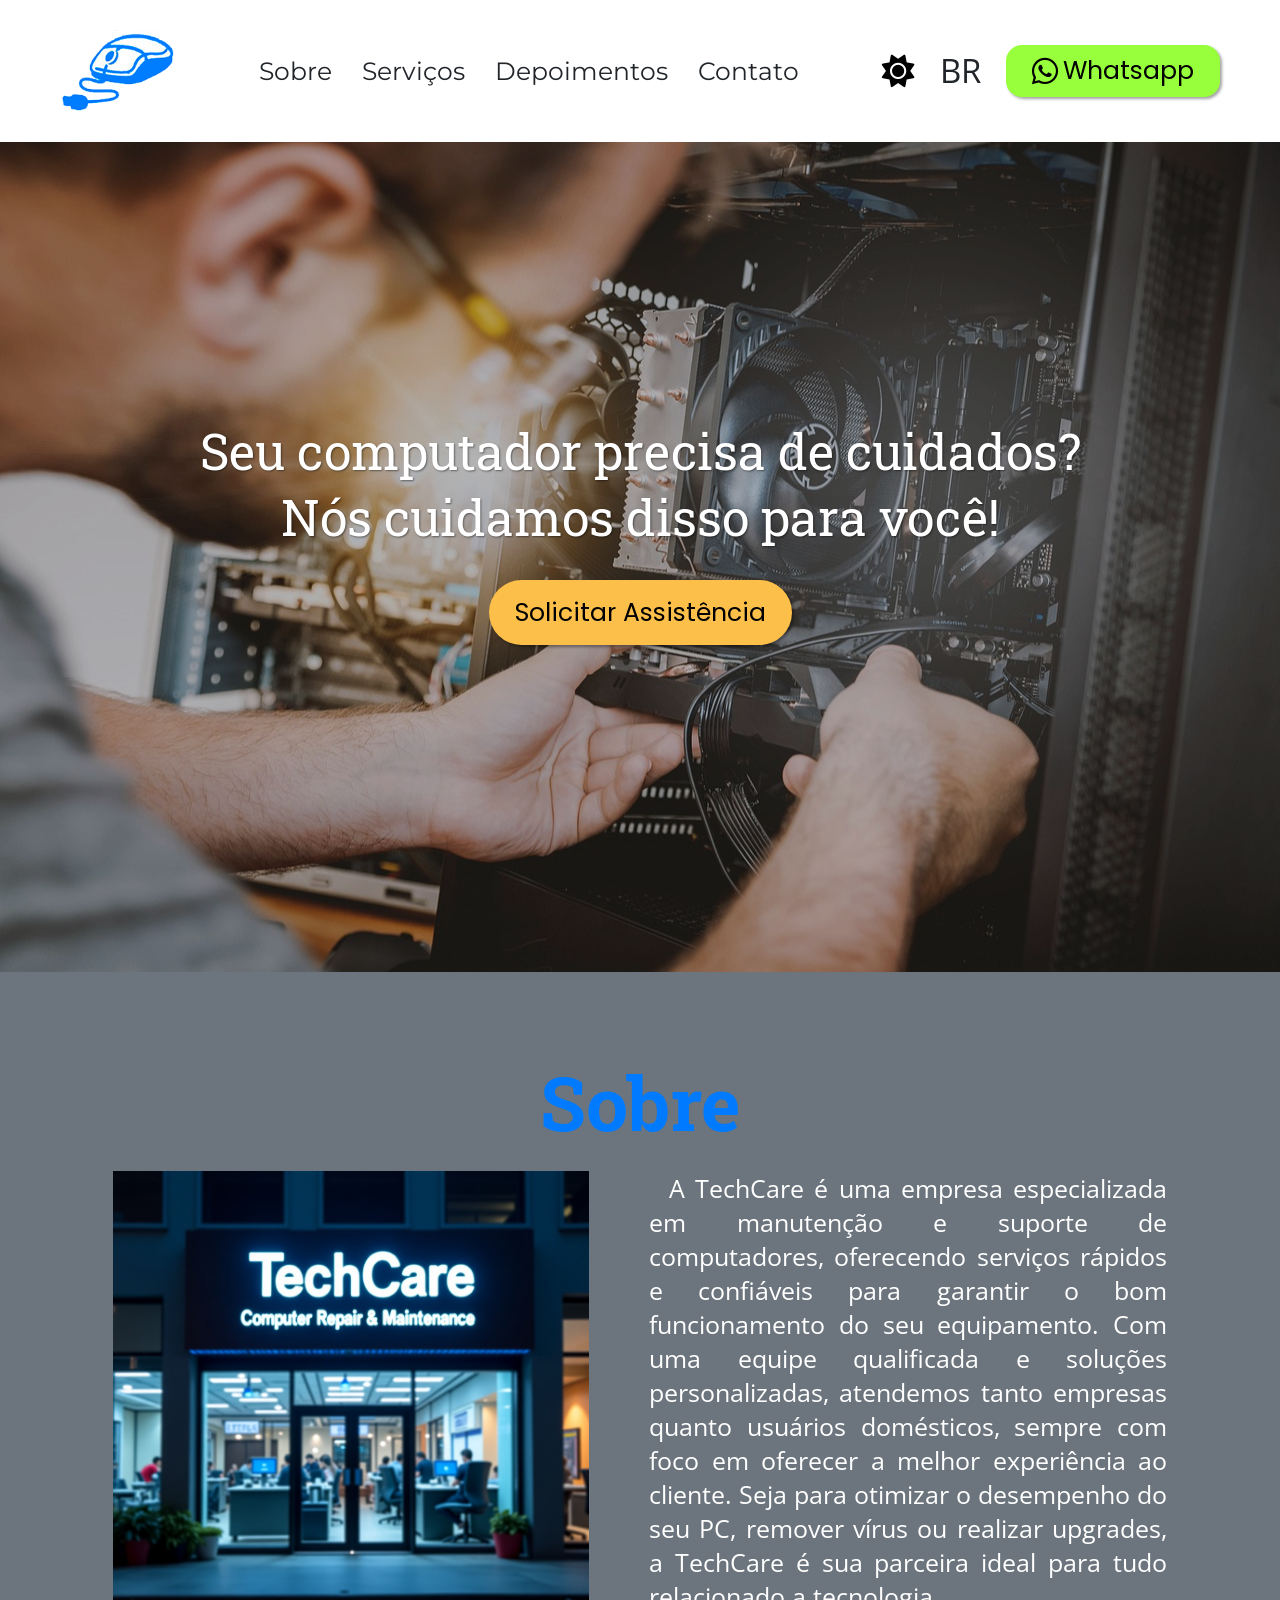
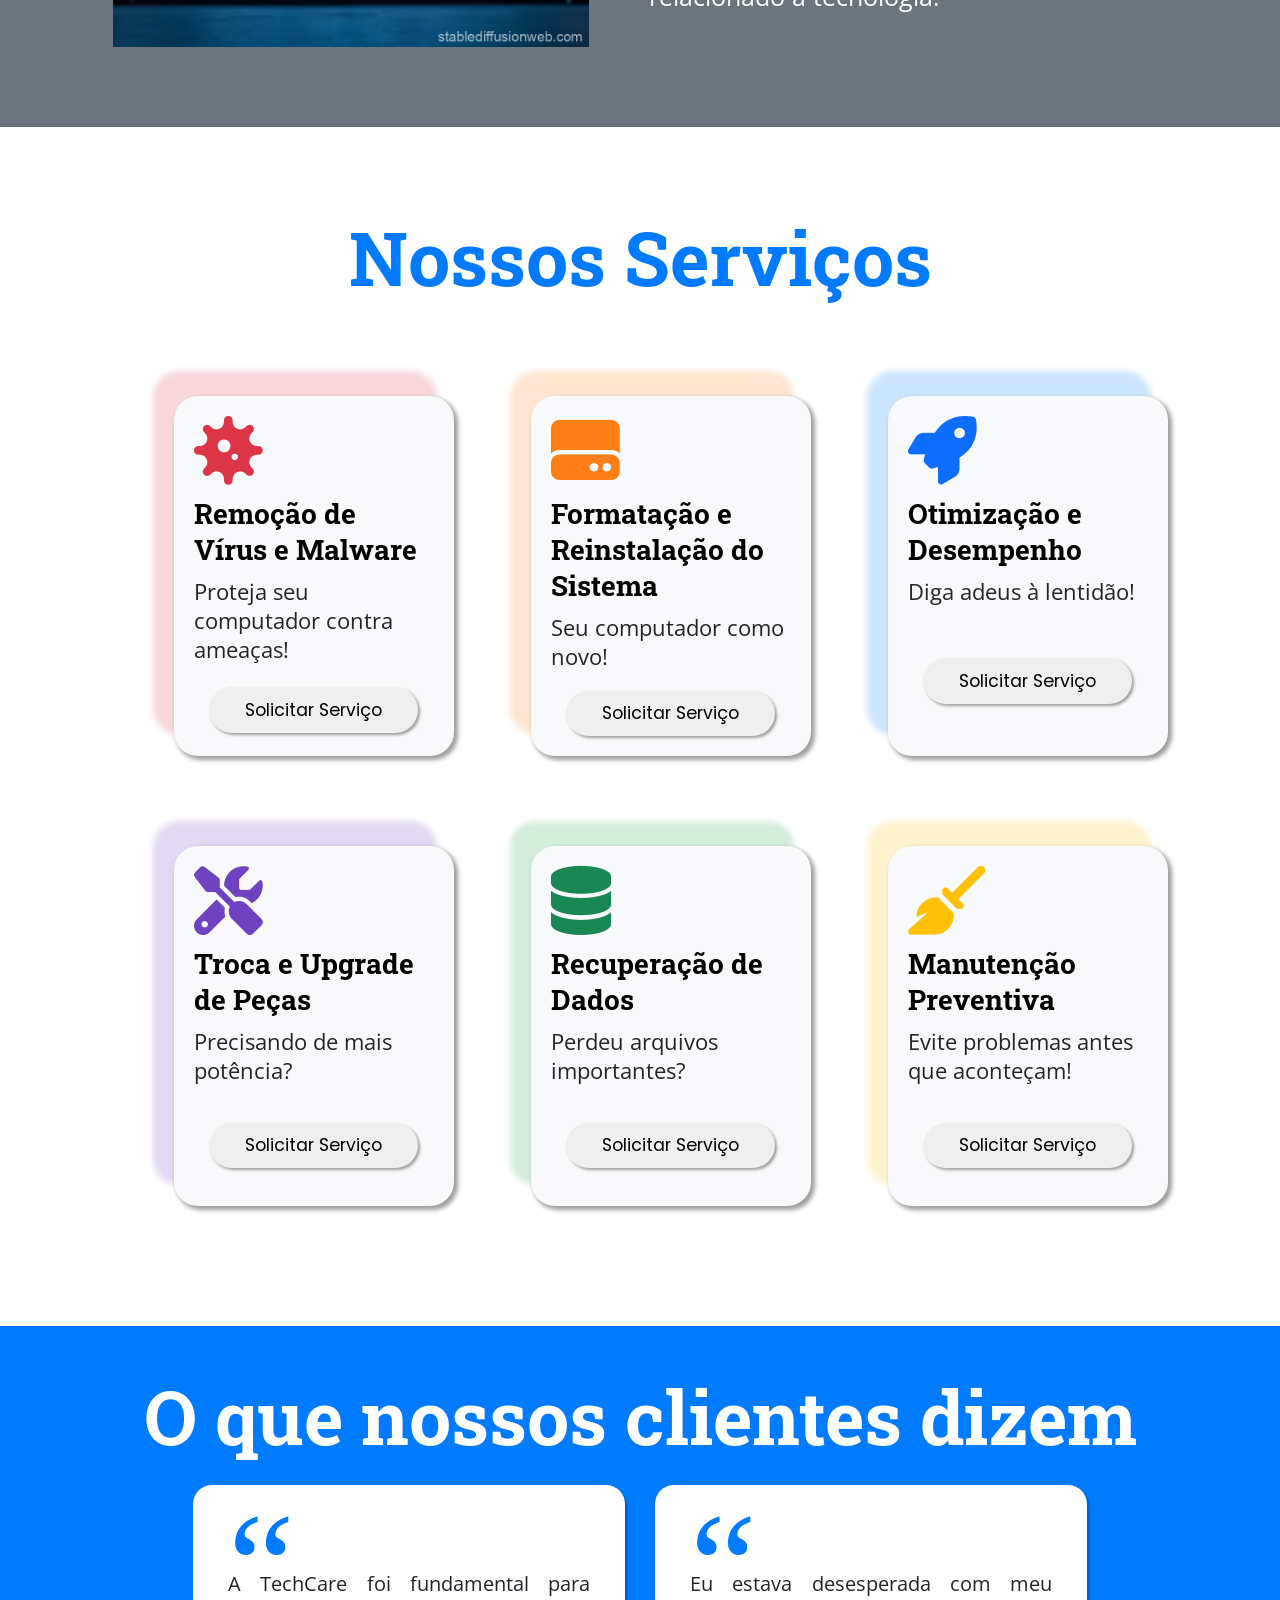
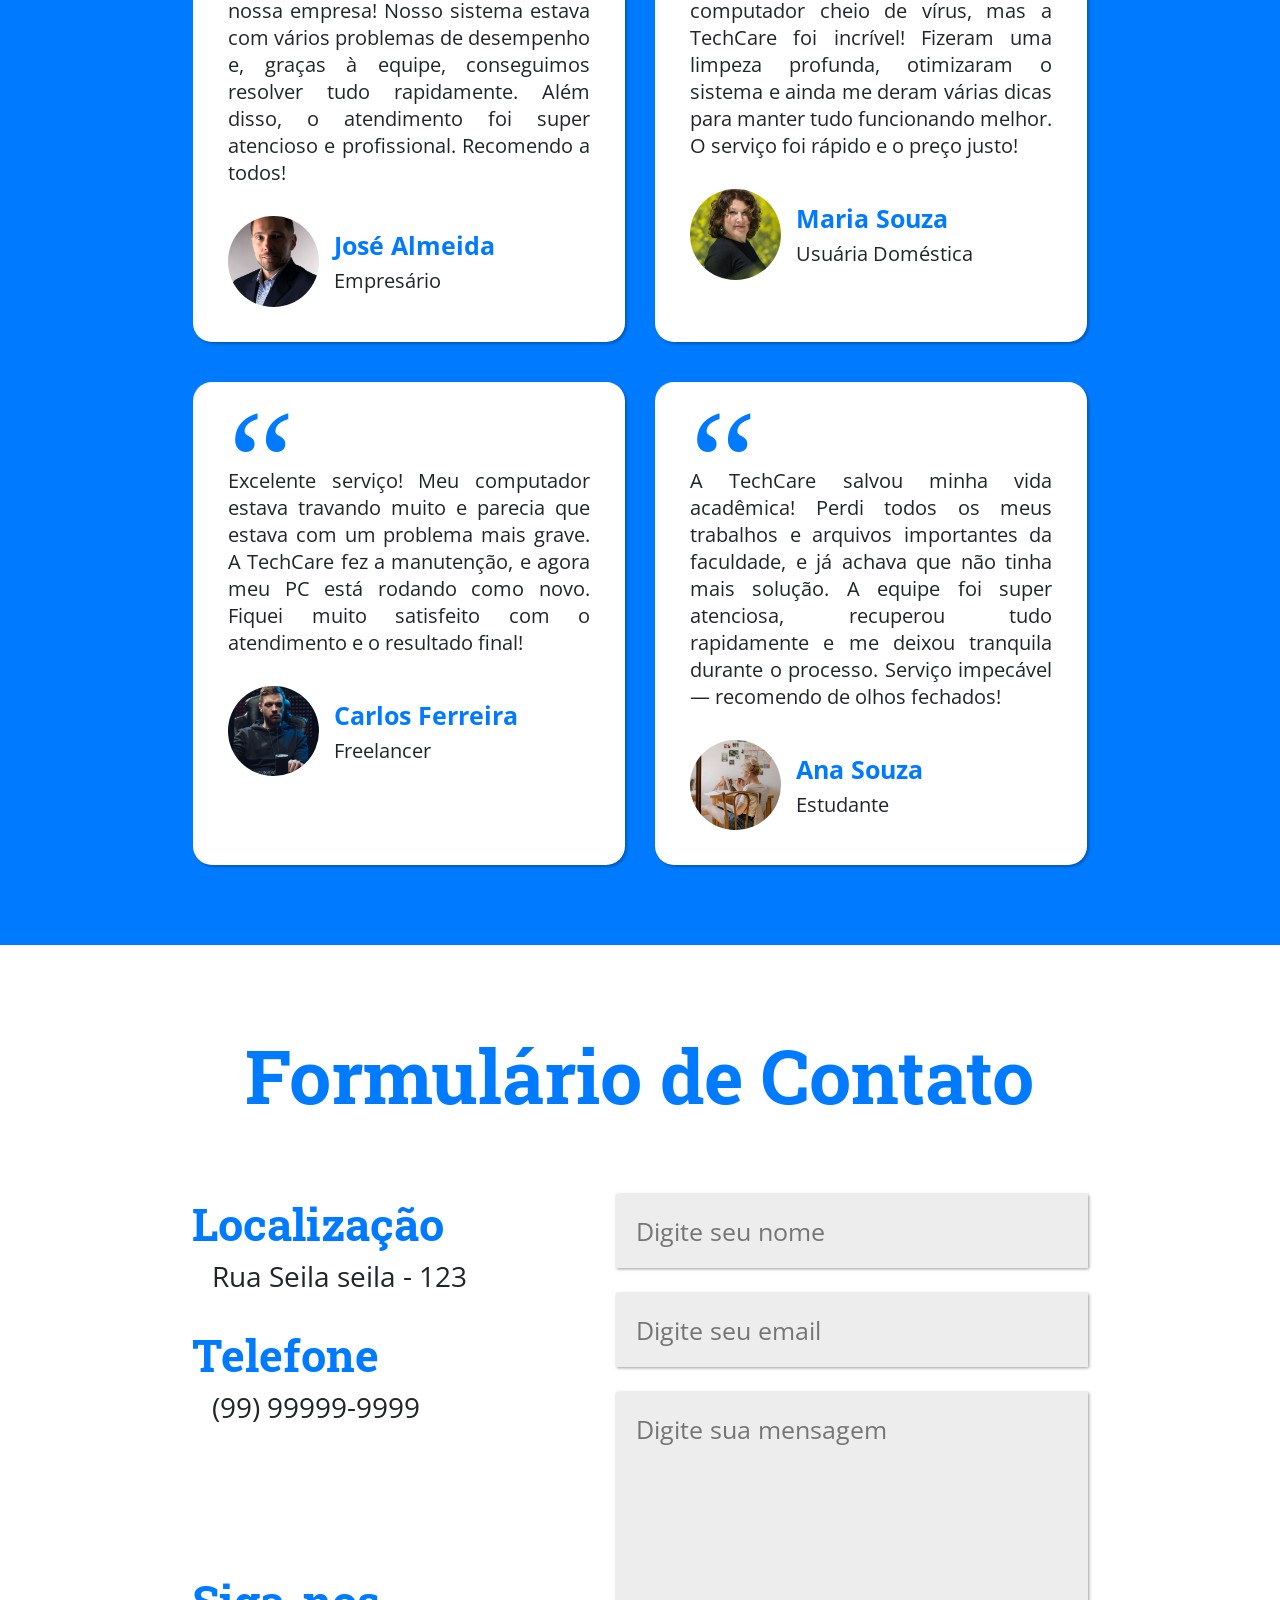
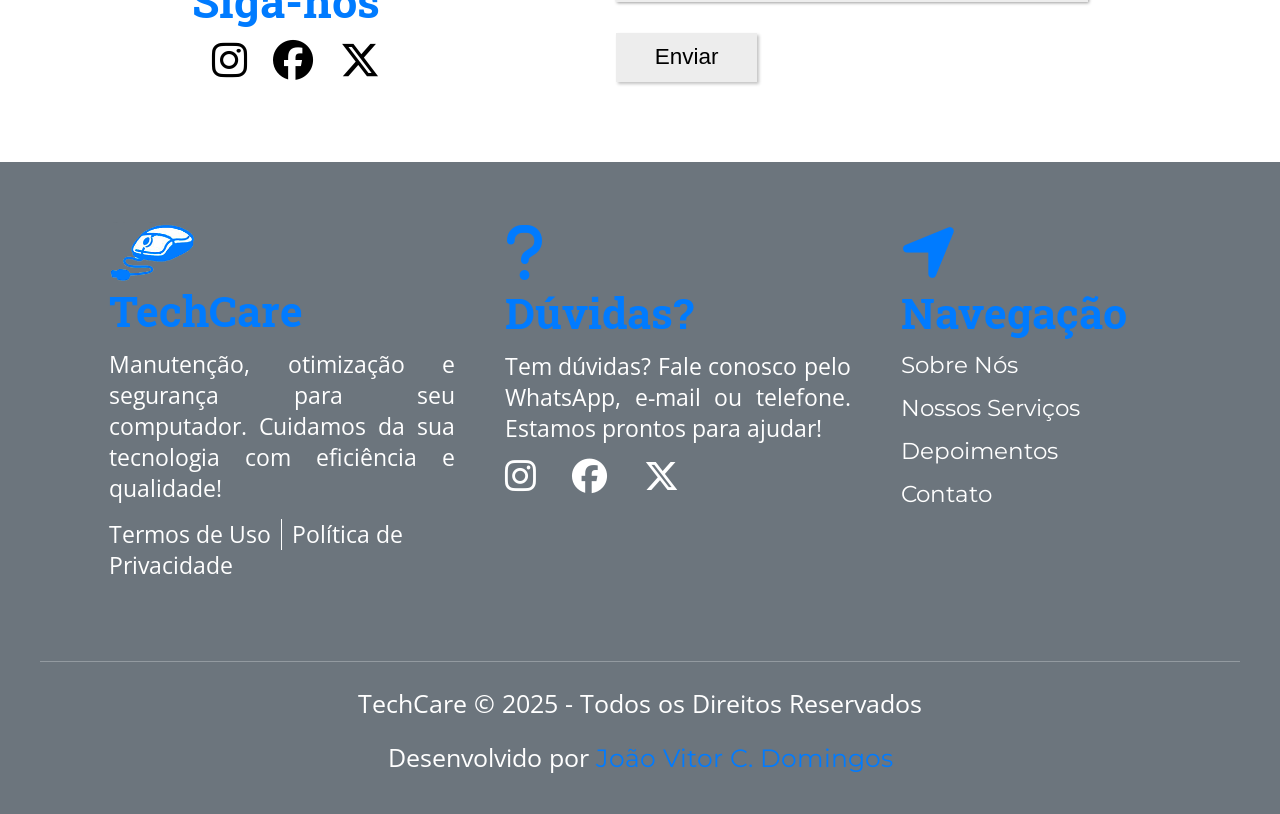
==== index.html @ 587f5d3b "Impede rolagem Quando o usuário expandir o menu em telas de celulares, não é possível realizar o scr" ====
<!DOCTYPE html>
<html lang="pt-BR">
<head>
    <meta charset="UTF-8">
    <meta name="viewport" content="width=device-width, initial-scale=1.0">
    <title>TechCare</title>

    <!-- Ícones Font Awasome -->
    <link rel="stylesheet" href="https://cdnjs.cloudflare.com/ajax/libs/font-awesome/6.7.2/css/all.min.css" integrity="sha512-Evv84Mr4kqVGRNSgIGL/F/aIDqQb7xQ2vcrdIwxfjThSH8CSR7PBEakCr51Ck+w+/U6swU2Im1vVX0SVk9ABhg==" crossorigin="anonymous" referrerpolicy="no-referrer" />

    <!-- Fontes - Google Fonts -->
    <link rel="preconnect" href="https://fonts.googleapis.com">
    <link rel="preconnect" href="https://fonts.gstatic.com" crossorigin>
    <link href="https://fonts.googleapis.com/css2?family=Montserrat:ital,wght@0,100..900;1,100..900&family=Open+Sans:ital,wght@0,300..800;1,300..800&family=Poppins:ital,wght@0,400;0,500;0,600;0,700;1,400;1,500;1,600;1,700&family=Roboto+Slab:wght@100..900&display=swap" rel="stylesheet">

    <!-- Estilo -->
    <link rel="stylesheet" href="estilos/base.css">
    <link rel="stylesheet" href="estilos/style.css">
    <link rel="stylesheet" href="estilos/media_query.css">
</head>
<body>
    <header>
        <div id="menu_responsivo">
            <label for="menu_check"><i class="fa-solid fa-bars icone_menu"></i></label>
            <input type="checkbox" name="menu_check" id="menu_check">

            <label for="menu_check" id="menu_overlay"></label>
            <div id="menu_expandido">
                <div class="menu_header">
                    <i class="fa-solid fa-sun"></i>
                    <p class="language">BR</p>
                    <label for="menu_check"><i class="fa-solid fa-x"></i></label>
                </div>
                <nav>
                    <ul>
                        <li><a href="#sobre" rel="self">Sobre</a></li>
                        <li><a href="#servicos" rel="self">Serviços</a></li>
                        <li><a href="#depoimentos" rel="self">Depoimentos</a></li>
                        <li><a href="#contato" rel="self">Contato</a></li>
                    </ul>
                </nav>
                <div class="menu_footer">
                    <p class="btn btn_whats">
                        <i class="fa-brands fa-whatsapp"></i>
                        Whatsapp
                    </p>
                </div>
            </div>
        </div>

        <div id="menu">
            <img src="imgs/logo/logo_i.png" alt="Logo da TechCare">
            <nav>
                <ul>
                    <li><a href="#sobre">Sobre</a></li>
                    <li><a href="#servicos">Serviços</a></li>
                    <li><a href="#depoimentos">Depoimentos</a></li>
                    <li><a href="#contato">Contato</a></li>
                </ul>
            </nav>
            <div>
                <i class="fa-solid fa-sun"></i>
                <p class="language">BR</p>
                <p class="btn btn_whats">
                    <i class="fa-brands fa-whatsapp"></i>
                    Whatsapp
                </p>
            </div>
        </div>
    </header>

    <main>
        <section id="hero">
            <div class="hero_back"></div>
            <h1 class="hero_title">Seu computador precisa de cuidados? <br>
                Nós cuidamos disso para você!</h1>
            <button class="btn hero_btn">Solicitar Assistência</button>
        </section>

        <section id="sobre">
            <h1>Sobre</h1>
            <div>
                <p>A TechCare é uma empresa especializada em manutenção e suporte de computadores, oferecendo serviços rápidos e confiáveis para garantir o bom funcionamento do seu equipamento. Com uma equipe qualificada e soluções personalizadas, atendemos tanto empresas quanto usuários domésticos, sempre com foco em oferecer a melhor experiência ao cliente. Seja para otimizar o desempenho do seu PC, remover vírus ou realizar upgrades, a TechCare é sua parceira ideal para tudo relacionado a tecnologia.</p>
                <img src="./imgs/loja/loja1.jpg" alt="Imagem da Loja">
            </div>
        </section>

        <section id="servicos">
            <h1>Nossos Serviços</h1>
            
            <div class="container_servicos">

                <div class="servico ser_remocao">
                    <i class="fa-solid fa-virus"></i>
                    <h3>Remoção de Vírus e Malware</h3>
                    <p>Proteja seu computador contra ameaças!</p>
                    <button class="btn">Solicitar Serviço</button>
                </div>

                <div class="servico ser_formatacao">
                    <i class="fa-solid fa-hard-drive"></i>
                    <h3>Formatação e Reinstalação do Sistema</h3>
                    <p>Seu computador como novo!</p>
                    <button class="btn">Solicitar Serviço</button>
                </div>

                <div class="servico ser_otimizacao">
                    <i class="fa-solid fa-rocket"></i>
                    <h3>Otimização e Desempenho</h3>
                    <p>Diga adeus à lentidão!</p>
                    <button class="btn">Solicitar Serviço</button>
                </div>

                <div class="servico ser_upgrade">
                    <i class="fa-solid fa-screwdriver-wrench"></i>
                    <h3>Troca e Upgrade de Peças</h3>
                    <p>Precisando de mais potência?</p>
                    <button class="btn">Solicitar Serviço</button>
                </div>

                <div class="servico ser_recuperacao">
                    <i class="fa-solid fa-database"></i>
                    <h3>Recuperação de Dados</h3>
                    <p>Perdeu arquivos importantes?</p>
                    <button class="btn">Solicitar Serviço</button>
                </div>

                <div class="servico ser_manutencao">
                    <i class="fa-solid fa-broom"></i>
                    <h3>Manutenção Preventiva</h3>
                    <p>Evite problemas antes que aconteçam!</p>
                    <button class="btn">Solicitar Serviço</button>
                </div>

            </div>
        </section>

        <section id="depoimentos">
            <h1>O que nossos clientes dizem</h1>
            <div class="container_depoimentos">

                <div class="depoimento">
                    <p>A TechCare foi fundamental para nossa empresa! Nosso sistema estava com vários problemas de desempenho e, graças à equipe, conseguimos resolver tudo rapidamente. Além disso, o atendimento foi super atencioso e profissional. Recomendo a todos!</p>
                    <div class="depoimento_pessoa">
                        <img src="imgs/pessoas/jose_almeida.jpg" alt="Foto de José Almeida">
                        <div class="pessoa_dados">
                            <p class="pessoa_nome">José Almeida</p>
                            <p class="pessoa_prof">Empresário</p>
                        </div>
                    </div>
                </div>

                <div class="depoimento">
                    <p>Eu estava desesperada com meu computador cheio de vírus, mas a TechCare foi incrível! Fizeram uma limpeza profunda, otimizaram o sistema e ainda me deram várias dicas para manter tudo funcionando melhor. O serviço foi rápido e o preço justo!</p>
                    <div class="depoimento_pessoa">
                        <img src="imgs/pessoas/maria_souza.jpg" alt="Foto de Maria Souza">
                        <div class="pessoa_dados">
                            <p class="pessoa_nome">Maria Souza</p>
                            <p class="pessoa_prof">Usuária Doméstica</p>
                        </div>
                    </div>
                </div>

                <div class="depoimento">
                    <p>Excelente serviço! Meu computador estava travando muito e parecia que estava com um problema mais grave. A TechCare fez a manutenção, e agora meu PC está rodando como novo. Fiquei muito satisfeito com o atendimento e o resultado final!</p>
                    <div class="depoimento_pessoa">
                        <img src="imgs/pessoas/carlos_ferreira.jpg" alt="Foto de Carlos Ferreira">
                        <div class="pessoa_dados">
                            <p class="pessoa_nome">Carlos Ferreira</p>
                            <p class="pessoa_prof">Freelancer</p>
                        </div>
                    </div>
                </div>

                <div class="depoimento">
                    <p>A TechCare salvou minha vida acadêmica! Perdi todos os meus trabalhos e arquivos importantes da faculdade, e já achava que não tinha mais solução. A equipe foi super atenciosa, recuperou tudo rapidamente e me deixou tranquila durante o processo. Serviço impecável — recomendo de olhos fechados!</p>
                    <div class="depoimento_pessoa">
                        <img src="imgs/pessoas/ana_souza.jpg" alt="Foto de Ana Souza">
                        <div class="pessoa_dados">
                            <p class="pessoa_nome">Ana Souza</p>
                            <p class="pessoa_prof">Estudante</p>
                        </div>
                    </div>
                </div>

            </div>
        </section>

        <section id="contato">
            <h1>Formulário de Contato</h1>

            <form method="post">
                <input type="text" name="form_nome" id="form_nome" placeholder="Digite seu nome" required autocomplete="username">
                <input type="email" name="form_email" id="form_email" placeholder="Digite seu email" required autocomplete="email">
                <textarea name="form_msg" id="form_msg" rows="5" placeholder="Digite sua mensagem" required></textarea>

                <input type="submit" value="Enviar">
            </form>

            <div class="contato_dados">
                <div>
                    <h2>Localização</h2>
                    <p>Rua Seila seila - 123</p>
                </div>
                <div>
                    <h2>Telefone</h2>
                    <p>(99) 99999-9999</p>
                </div>
                <div>
                    <h2>Siga-nos</h2>
                    <div class="sociais">
                        <i class="fa-brands fa-instagram"></i>
                        <i class="fa-brands fa-facebook"></i>
                        <i class="fa-brands fa-x-twitter"></i>
                    </div>
                </div>
            </div>
        </section>
    </main>

    <footer>
        <div class="footer_dados">
            <div class="footer_tech">
                <img src="imgs/logo/logo_i.png" alt="Icone Logo">
                <h3>TechCare</h3>
                <p>Manutenção, otimização e segurança para seu computador. Cuidamos da sua tecnologia com eficiência e qualidade!</p>
                <p>
                    <span>Termos de Uso</span><span>Política de Privacidade</span>
                </p>
            </div>

            <div class="footer_duvidas">
                <i class="fa-solid fa-question"></i>
                <h3>Dúvidas?</h3>
                <p>Tem dúvidas? Fale conosco pelo WhatsApp, e-mail ou telefone. Estamos prontos para ajudar!</p>
                <div class="sociais">
                    <i class="fa-brands fa-instagram"></i>
                    <i class="fa-brands fa-facebook"></i>
                    <i class="fa-brands fa-x-twitter"></i>
                </div>
            </div>

            <div class="footer_nav">
                <i class="fa-solid fa-location-arrow"></i>
                <h3>Navegação</h3>
                <ul>
                    <li><a href="#sobre" rel="self">Sobre Nós</a></li>
                    <li><a href="#servicos" rel="self">Nossos Serviços</a></li>
                    <li><a href="#depoimentos" rel="self">Depoimentos</a></li>
                    <li><a href="#contato" rel="self">Contato</a></li>
                </ul>
            </div>
        </div>

        <div class="footer_rodape">
            <p>TechCare &copy; 2025 - Todos os Direitos Reservados</p>
            <p>Desenvolvido por <a href="https://github.com/JoaoVitorDomingos" target="_blank">João Vitor C. Domingos</a></p>
        </div>
    </footer>

    <script src="scripts/main.js"></script>
</body>
</html>
---- estilos/base.css ----
:root {
    /* Paleta de Cores */
    --fundo_light: #ffffff;
    --funco_dark: #343a40;
    --cor_azul: #007bff;
    --cor_cinza: #6c757d;
    --cor_txtPrincipal_light: #212529;
    --cor_txtPrincipal_dark: #ffffff;
    --destaque_cta: #fcbf49;
    --color_whats: #97FF3C;

    /* Fontes */
    --titulo: "Roboto Slab", serif;
    --texto: "Open Sans", sans-serif;
    --botoes_cta: "Poppins", sans-serif;
    --menu_link: "Montserrat", sans-serif;
}

/* Estilos Gerais */

html {
    scroll-behavior: smooth;
}

body {
    background-color: var(--fundo_light);
}

h1, h2, h3 {
    font-family: var(--titulo);
    color: var(--cor_azul);
}

h1 {
    font-size: 3rem;
    text-align: center;
    margin-bottom: 20px;
}

p {
    font-family: var(--texto);
    color: var(--cor_txtPrincipal_light);
}

a {
    font-family: var(--menu_link);
    color: var(--cor_cinza);
    text-decoration: none;
}

a:hover, a:focus {
    cursor: pointer;
    text-decoration: underline;
    font-weight: bold;
}

section:not(section#hero) {
    padding: 40px;
    margin-top: 40px;
}

/* Estilo Geral Botão */

.btn {
    --_btn-shadow: var(--btn-shadow, rgba(0, 0, 0, 0.366));

    border: 1px solid transparent;
    border-radius: 16px;

    padding: .25em 1.25em;

    
    font-family: var(--botoes_cta);
    color: black;

    box-shadow: 2px 2px 3px 0px var(--_btn-shadow);

    transition: 
        font-weight .5s ease-in,
        text-decoration .5s ease-in,
        box-shadow .5s ease-in;
}

.btn:hover {
    cursor: pointer;
    box-shadow: none;
    font-weight: bold;
    text-decoration: underline;
}

/* Botão Whatsapp */

.btn_whats {
    background-color: var(--color_whats);
    color: black !important;
    /* --btn-shadow: #97ff3c4c; */
    transition: .4s;
}

.btn_whats i {
    color: black !important;
}

.btn_whats:hover {
    cursor: pointer;
    text-decoration: underline;
    font-weight: bold;
}

.btn_whats:hover i {
    font-weight: bold;
}
---- estilos/style.css ----
@charset "UTF-8";
@import url(./base.css);

*, *::before, *::after {
    margin: 0;
    padding: 0;
    box-sizing: border-box;
}

/* Classe que evita o scroll da pagina quando o menu se expandir */
body.no-scroll {
    overflow: hidden;
    height: 100vh;
    position: fixed;
    width: 100%;
}

/* HEADER */
header #menu {
    display: none;
}

header {
    padding: 20px;
    display: flex;
    justify-content: center;
    align-items: center;
}

header .icone_menu {
    font-size: 1.875rem;
    color: var(--cor_azul);
}

header .icone_menu:hover {
    color: var(--cor_cinza);
}

header #menu_check {
    display: none;
}

#menu_overlay {
    display: none;
}

header #menu_expandido {
    position: fixed;
    top: -100%;
    left: 0;
    z-index: 10;

    width: 100%;
    height: 100%;

    background-color: var(--cor_azul);

    display: flex;
    flex-flow: column nowrap;
    justify-content: space-between;

    transition: .4s ease-in;
}

header #menu_check:checked ~ #menu_expandido {
    top: 0;
}



#menu_expandido :where(i, p, a) {
    color: white;
    transition: .4s;
}

#menu_expandido :where(i, p, a):hover {
    cursor: pointer;
    color: var(--cor_cinza);
}

#menu_expandido > div.menu_header {
    display: flex;
    justify-content: start;
    align-items: center;

    padding: 25px 30px;

    border-bottom: 1px solid rgba(224, 217, 217, 0.395);
}

#menu_expandido > div.menu_header :where(i, p) {
    font-size: 1.875rem;
}

#menu_expandido > div.menu_header > i:first-child {
    margin-right: 30px;
}

#menu_expandido > div.menu_header label {
    margin-left: auto;
}

#menu_expandido nav ul {
    display: flex;
    flex-flow: column nowrap;
    justify-content: center;
    align-items: center;

    list-style-type: none;
}

#menu_expandido nav a {
    font-size: 1.875rem;
}

#menu_expandido nav ul > li:not(li:last-child) {
    margin-bottom: 40px;
}

#menu_expandido div.menu_footer {
    padding: 25px 30px;
    border-top: 1px solid rgba(224, 217, 217, 0.395);

    display: flex;
    justify-content: center;
}

#menu_expandido div.menu_footer p.btn_whats {
    display: inline;
    font-size: 1.5rem;
}

/* HERO SECTION */

#hero {
    height: calc(100vh - 70px);
    height: calc(100svh - 70px);

    background-image: url("../imgs/hero/banner_640.jpg");
    background-repeat: no-repeat;
    background-size: cover;
    background-position: center center;

    display: flex;
    flex-flow: column nowrap;
    justify-content: center;
    align-items: center;

    position: relative;
    padding: 20px;
}

#hero .hero_back {
    position: absolute;
    top: 0;
    left: 0;
    opacity: .3;

    background-color: black;
    height: 100%;
    width: 100%;
}

#hero :is(.hero_title, .hero_btn) {
    z-index: 1;
}

#hero .hero_title {
    font-size: 1.75rem;
    text-align: center;
    text-shadow: 1px 1px 2px rgba(0, 0, 0, 0.444);
    color: white;
    font-weight: normal;
    margin-bottom: 20px;
}

#hero .hero_btn {
    background-color: var(--destaque_cta);
    font-size: 1.15rem;
    padding: .5em 1em;
    margin-bottom: 50px;
    border-radius: 69px;
}


/* SOBRE SECTION */

main > section#sobre {
    background-color: var(--cor_cinza);
    margin-top: 0;
    padding-top: 80px;
}

#sobre p {
    color: white;
    font-size: 1.375rem;
    text-indent: 20px;
    width: 25ch;
    margin-inline: auto;
    margin-bottom: 30px;
}

#sobre img {
    width: 100%;
    display: block;
    margin: auto;
}


/* SERVIÇOS */

#servicos .container_servicos {
    margin-top: 60px;

    display: grid;
    grid-template-columns: 100%;
    row-gap: 70px;
    justify-items: center;
}

#servicos > .container_servicos > .servico {
    --_cor-icone: var(--cor-icone, black);
    --_cor-sombra: var(--cor-sombra, rgba(0, 0, 0, 0.366));
    --_cor-botao-hover: var(--cor-botao-hover, var(--cor_txtPrincipal_light));

    display: flex;
    flex-flow: column;

    border-radius: 24px;

    background-color: #F8F9FA;

    padding: 20px;
    margin-left: 15px;

    width: 80%;
    min-height: 320px;

    box-shadow: 
        3px 3px 4px 1px rgba(0, 0, 0, 0.381),
        -19px -23px 6px 2px var(--_cor-sombra);
}

.servico > i {
    font-size: 2.75rem;
    color: var(--_cor-icone);
}

.servico > h3 {
    color: black;
    font-size: 1.5rem;
    margin-block: 10px;
}

.servico > p {
    font-size: 1.2rem;
    margin-bottom: 20px;
}

.servico > button {
    display: block;
    margin: auto;
    padding: .5em 2em;
    border-radius: 23px;
    font-size: .9rem;
    transition: background-color .5s ease-in;
}

.servico > button:hover {
    background-color: var(--_cor-botao-hover);
    color: white;
    text-decoration: none;
}

#servicos .ser_remocao {
    --cor-icone: #DC3545;
    --cor-sombra: #F8D7DA;
    --cor-botao-hover: #DC3545;
}

#servicos .ser_formatacao {
    --cor-icone: #FD7E14;
    --cor-sombra: #FFE5D0;
    --cor-botao-hover: #FD7E14;
}

#servicos .ser_otimizacao{
    --cor-icone: #0D6EFD;
    --cor-sombra: #CCE5FF;
    --cor-botao-hover: #0D6EFD;
}

#servicos .ser_upgrade{
    --cor-icone: #6F42C1;
    --cor-sombra: #E2D9F3;
    --cor-botao-hover: #6F42C1;
}

#servicos .ser_recuperacao{
    --cor-icone: #198754;
    --cor-sombra: #D4EDDA;
    --cor-botao-hover: #198754;
}

#servicos .ser_manutencao{
    --cor-icone: #FFC107;
    --cor-sombra: #FFF3CD;
    --cor-botao-hover: #FFC107; 
}



/* SECTION DEPOIMENTOS */

section#depoimentos {
    background-color: var(--cor_azul);
}

#depoimentos > h1 {
    color: white;
}

#depoimentos .container_depoimentos {
    display: grid;
    grid-template-columns: 100%;
    row-gap: 30px;
    justify-items: center;
}

.depoimento {
    background-color: white;
    border-radius: 19px;
    padding: 25px;
    box-shadow: 2px 2px 3px rgba(0, 0, 0, 0.266);
    min-height: 394px;
}

.depoimento > p {
    text-align: justify;
    margin-bottom: 30px;
    margin-top: 30px;

    position: relative;
}

.depoimento > p::before {
    content: open-quote;
    font-family: fantasy;
    font-size: 6rem;
    color: var(--cor_azul);
    position: absolute;
    top: -50px;
    left: 0;
}

.depoimento > p::after {
    content: no-close-quote;
}

.depoimento > .depoimento_pessoa {
    display: flex;
    align-items: center;
}

.depoimento_pessoa img {
    width: 35%;
    aspect-ratio: 1;
    border-radius: 50%;
    object-fit: cover;
    object-position: center;
    margin-right: 15px;
}

.depoimento_pessoa .pessoa_nome {
    color: var(--cor_azul);
    font-weight: bold;
    font-size: 1.2rem;
    margin-bottom: 5px;
}


/* SECTION CONTATO */

#contato > form {
    margin-top: 30px;
}

form :where(input:not(input[type="submit"]), textarea) {
    width: 100%;
    margin-bottom: 10px;
    font-size: 1rem;
    font-family: var(--texto);
    padding: 10px;
    background-color: #EDEDED;
    border: none;
    box-shadow: 1px 1px 3px rgba(0, 0, 0, 0.393);
}

form :where(input:not(input[type="submit"]), textarea):focus {
    outline-color: var(--cor_azul);
    box-shadow: none;
    background-color: #cfe5fd;
}

form textarea {
    resize: none;
}

form input[type="submit"] {
    background-color: #EDEDED;
    font-size: .9rem;
    padding: .5em 1.7em;
    border: none;
    box-shadow: 2px 2px 3px rgba(0, 0, 0, 0.245);
    transition: .5s;
}

form input[type="submit"]:hover,
form input[type="submit"]:focus {
    cursor: pointer;
    background-color: #cfe5fd;
    font-weight: bold;
    box-shadow: none;
    outline: none;
}

#contato .contato_dados > div > h2 {
    margin-top: 30px;
    margin-bottom: 5px;
    font-size: 1.8rem;
}

#contato .contato_dados > div > :where(p, div) {
    margin-left: 20px;
    font-size: 1.2rem;
}

#contato .contato_dados > div > p:hover {
    cursor: pointer;
    color: var(--cor_azul);
    font-weight: bold;
    text-decoration: underline;
}

#contato .contato_dados > div div {
    margin-top: 10px;
}

#contato .contato_dados > div i {
    font-size: 1.4rem;
}

#contato .contato_dados > div i:nth-child(2n) {
    margin-inline: 10px;
}

#contato .contato_dados > div i:hover,
#contato .contato_dados > div i:focus {
    cursor: pointer;
    color: var(--cor_azul);
    font-weight: bold;
}


/* FOOTER */

footer {
    padding: 40px;
    padding-top: 60px;
    background-color: var(--cor_cinza);
}

footer :where(p, a, i) {
    color: white;
}

footer p {
    text-align: justify;
}

footer ul {
    list-style: none;
}

.footer_dados > div {
    margin-bottom: 60px;
}

footer h3 {
    font-size: 1.5rem;
    text-align: center;
    margin-bottom: 10px;
}

.footer_dados > .footer_tech img {
    display: none;
}

.footer_dados > .footer_tech p:first-of-type {
    margin-bottom: 15px;
}

.footer_dados > .footer_tech p:last-of-type {
    text-align: start;
}

.footer_dados > .footer_tech p:last-of-type > span:first-of-type {
    margin-right: 10px;
    padding-right: 10px;
    border-right: 1px solid white;
}

.footer_dados > .footer_tech p:last-of-type > span:hover {
    color: var(--cor_azul);
    text-decoration: underline;
    cursor: pointer;
}

.footer_dados > .footer_duvidas p {
    margin-bottom: 15px;
}

.footer_dados > .footer_duvidas i {
    font-size: 1.2rem;
}

.footer_dados > .footer_duvidas i:nth-child(2n) {
    margin-inline: 10px;
}

.footer_dados > .footer_duvidas i:hover {
    cursor: pointer;
    color: var(--cor_azul);
    font-weight: bold;
}

.footer_dados > .footer_nav {
    display: flex;
    flex-direction: column;
    align-items: center;
}

.footer_dados > .footer_nav li {
    margin-left: 20px;
}

.footer_dados > .footer_nav li:not(li:last-of-type) {
    margin-bottom: 15px;
}

.footer_dados > .footer_nav a:hover {
    color: var(--cor_azul);
}

.footer_rodape {
    /* border-top: 1px solid white; */
    padding-top: 25px;
    position: relative;
}

.footer_rodape::before {
    content: "";
    display: block;
    border-top: 1px solid rgba(255, 255, 255, 0.267);
    width: 115%;

    position: absolute;
    top: 0;
    left: 50%;
    translate: -50%;
    transform-origin: center;
}

.footer_rodape p {
    text-align: center;
}

.footer_rodape p:first-child {
    margin-bottom: 10px;
}

.footer_rodape a {
    color: var(--cor_azul);
}

.footer_dados :where(.fa-question, .fa-location-arrow) {
    display: none;
}
---- estilos/media_query.css ----
@charset "UTF-8";
/* @import url("./base.css"); */

@media screen and (min-width: 768px) {
    html {
        font-size: 25px;
    }

    section:not(section#hero) {
        padding-bottom: 80px;
    }
    
    /* HEADER */

    header {
        padding: 30px 60px;

        display: flex;
        justify-content: space-between;
        align-items: center;
    }

    header #menu {
        display: block;

        order: -1;
    }

    #menu :where(nav, div) {
        display: none;
    }

    #menu img {
        width: 70%;
    }

    header #menu_expandido {
        top: 0;
        right: -100%;
        left: auto;

        width: 70%;
    }

    header #menu_check:checked ~ #menu_expandido {
        right: 0;
    }

    header #menu_check:checked ~ #menu_overlay {
        display: block;
        width: 100%;
        height: 100%;

        position: fixed;
        top: 0;
        left: 0;
        z-index: 9;
    }

    #menu_expandido > div.menu_header > i:first-child {
        margin-right: 50px;
    }


    /* HERO SECTION */

    #hero {
        background-image: url("../imgs/hero/banner_1280.jpg");
    }

    #hero .hero_title {
        font-size: 2rem;
        margin-bottom: 30px;
    }

    #hero .hero_btn {
        font-size: 1rem;
    }


    /* SOBRE SECTION */

    #sobre p {
        font-size: 1.2rem;
        text-align: justify;
        width: 37ch;
        margin-bottom: 50px;
    }


    /* SERVIÇOS SECTION */

    #servicos .container_servicos {
        margin-top: 90px;
    }

    #servicos > .container_servicos > .servico {
        width: min(310px, 44%);
        min-height: 400px;
        margin-left: 30px;
    }

    .servico > h3 {
        font-size: 1.3rem;
    }

    .servico > p {
        font-size: 1rem;
    }

    .servico > button {
        font-size: .8rem;
    }


    /* SECTION DEPOIMENTOS */

    #depoimentos .container_depoimentos {
        row-gap: 70px;
    }

    .depoimento {
        padding: 35px;
        width: 80%;
        min-height: 430px;
    }

    .depoimento > p {
        font-size: .9rem;
        margin-top: 50px;
    }

    .depoimento > p::before {
        top: -90px;
    }

    .depoimento_pessoa img {
        width: 25%;
    }

    .depoimento_pessoa .pessoa_nome {
        font-size: 1.1rem;
    }

    .depoimento_pessoa .pessoa_prof {
        font-size: .9rem;
    }


    /* SECTION CONTATO */

    #contato > form {
        margin-block: 50px;
        width: 90%;
        margin-inline: auto;
    }

    form :where(input:not(input[type="submit"]), textarea) {
        margin-bottom: 25px;
        padding: 20px;
    }

    #contato .contato_dados {
        width: 90%;
        margin-inline: auto;
    }

    #contato .contato_dados > div > :where(p, div) {
        font-size: 1.1rem;
    }

    #contato .contato_dados > div i {
        font-size: 1.6rem;
    }

    #contato .contato_dados > div i:nth-child(2n) {
        margin-inline: 20px;
    }


    /* FOOTER */
    .footer_dados > div {
        margin-bottom: 80px;
    }

    footer h3 {
        font-size: 1.7rem;
    }

    .footer_dados > .footer_duvidas i {
        font-size: 1.4rem;
    }

    .footer_dados > .footer_duvidas i:nth-child(2n) {
        margin-inline: 30px;
    }

    .footer_rodape::before {
        width: 100%;
    }

    .footer_rodape p:first-child {
        margin-bottom: 20px;
    }


}

/* Note */
@media screen and (min-width: 1024px) {
    /* HEADER */
    header {
        display: block;
    }

    #menu_responsivo {
        display: none;
    }

    header #menu {
        display: flex;
        justify-content: space-between;
        align-items: center;
    }

    #menu img {
        width: 15%;
    }

    #menu nav {
        display: inline-block;
    }

    #menu ul {
        list-style: none;
        display: flex;
        justify-content: center;
    }

    #menu ul a {
        font-size: .9rem;
        color: var(--cor_txtPrincipal_light);
    }

    #menu ul li:not(:last-of-type) {
        margin-right: 10px;
    }

    #menu div {
        display: flex;
        align-items: center;
        justify-content: end;
    }

    #menu div > :where(i, .language) {
        font-size: 1.3rem;
    }

    #menu div .btn_whats {
        font-size: .875rem;
        padding-inline: 1em;
        
        display: flex;
        align-items: center;
    }

    #menu div .btn_whats > i {
        margin-right: 5px;
        font-size: 1rem;
    }

    #menu div p {
        margin-left: 10px;
    }

    #menu :where(a, i, p):hover {
        cursor: pointer;
        color: var(--cor_cinza);
    }

    /* SOBRE */
    #sobre img {
        width: 70%;
    }

    /* SERVIÇOS */
    #servicos .container_servicos {
        grid-template-columns: 45% 45%;
    }

    #servicos > .container_servicos > .servico {
        width: 280px;
        min-height: 360px;
        margin-left: 100px;
    }

    .servico > h3 {
        font-size: 1.1rem;
    }

    .servico > p {
        font-size: .875rem;
    }

    .servico > button {
        font-size: .7rem;
    }

    /* DEPOIMENTOS */

    .depoimento {
        width: 100%;
        max-width: 510px;
    }

    .depoimento > p {
        font-size: .8rem;
    }

    .depoimento_pessoa .pessoa_nome {
        font-size: 1rem;
    }

    .depoimento_pessoa .pessoa_prof {
        font-size: .8rem;
    }

    /* CONTATO */
    #contato > form {
        width: 80%;
        margin-block: 70px;
    }

    #contato .contato_dados {
        width: 80%;
    }

    /* FOOTER */
    footer .footer_dados {
        display: grid;
        grid-template-columns: 45% 45%;
        column-gap: 10%;
        justify-content: center;
    }

    .footer_dados .footer_nav {
        grid-column: 1 / 3;
    }

    .footer_dados :where(a, p) {
        font-size: .9rem;
    }

}

/* PC */
@media screen and (min-width: 1200px) {
    /* HEADER */
    #menu img {
        width: 10%;
    }

    #menu ul li:not(:last-of-type) {
        margin-right: 30px;
    }

    #menu ul a {
        font-size: 1rem;
    }

    #menu div .btn_whats {
        font-size: 1rem;
    }

    #menu div .btn_whats > i {
        font-size: 1.2rem;
    }

    #menu div p {
        margin-left: 25px;
    }

    /* SOBRE */
    #sobre > div {
        display: flex;
        align-items: start;
        justify-content: center;
    }

    #sobre p {
        font-size: 1rem;
        order: 1;
        margin: 0;
    }

    #sobre img {
        width: min(40%, 476px);
        margin: 0;
        margin-right: 60px;
        order: 0;
    }

    /* SERVIÇOS */
    #servicos .container_servicos {
        grid-template-columns: 32% 32% 32%;
        gap: 90px 50px;
        width: min(80%, 1268px);
        margin-inline: auto;
    }

    #servicos > .container_servicos > .servico {
        margin: 0;
    }

    /* DEPOIMENTOS */
    #depoimentos .container_depoimentos {
        grid-template-columns: 45% 45%;
        justify-content: center;
        gap: 40px 30px;
        width: min(80%, 1268px);
        margin-inline: auto;
    }

    /* CONTATO */
    #contato {
        display: grid;
        grid-template-columns: 45% 50%;
        grid-template-rows: auto auto;
        justify-content: center;
        row-gap: 50px;
        width: min(80%, 1252px);
        margin-inline: auto;
    }

    #contato h1 {
        grid-column: 1 / 3;
    }

    #contato form {
        order: 2;
        width: 100%;
        margin: 0;
    }

    #contato .contato_dados {
        width: 100%;
        display: flex;
        flex-direction: column;
    }

    #contato .contato_dados > div:nth-child(odd) > h2 {
        margin-top: 0;
    }

    #contato .contato_dados > div:last-child {
        margin-top: auto;
    }
    

    /* FOOTER */
    footer .footer_dados {
        grid-template-columns: 32% 32% 25%;
        column-gap: 50px;
        width: min(90%, 1585px);
        margin-inline: auto;
    }

    .footer_dados h3 {
        text-align: start;
    }

    .footer_dados > .footer_tech img {
        display: block;
        width: 25%;
    }

    .footer_dados i:not(.sociais i) {
        display: block;
        color: var(--cor_azul);
        text-align: start;
        font-size: 2.5rem;
    }

    .footer_dados .footer_nav {
        grid-column: auto;
        align-items: start;
    }

    .footer_dados > .footer_nav li {
        margin-left: 0;
    }
}

/* Telas Grandes */
@media screen and (min-width: 1400px) {
    #servicos .container_servicos {
        column-gap: 20px;
    }
}
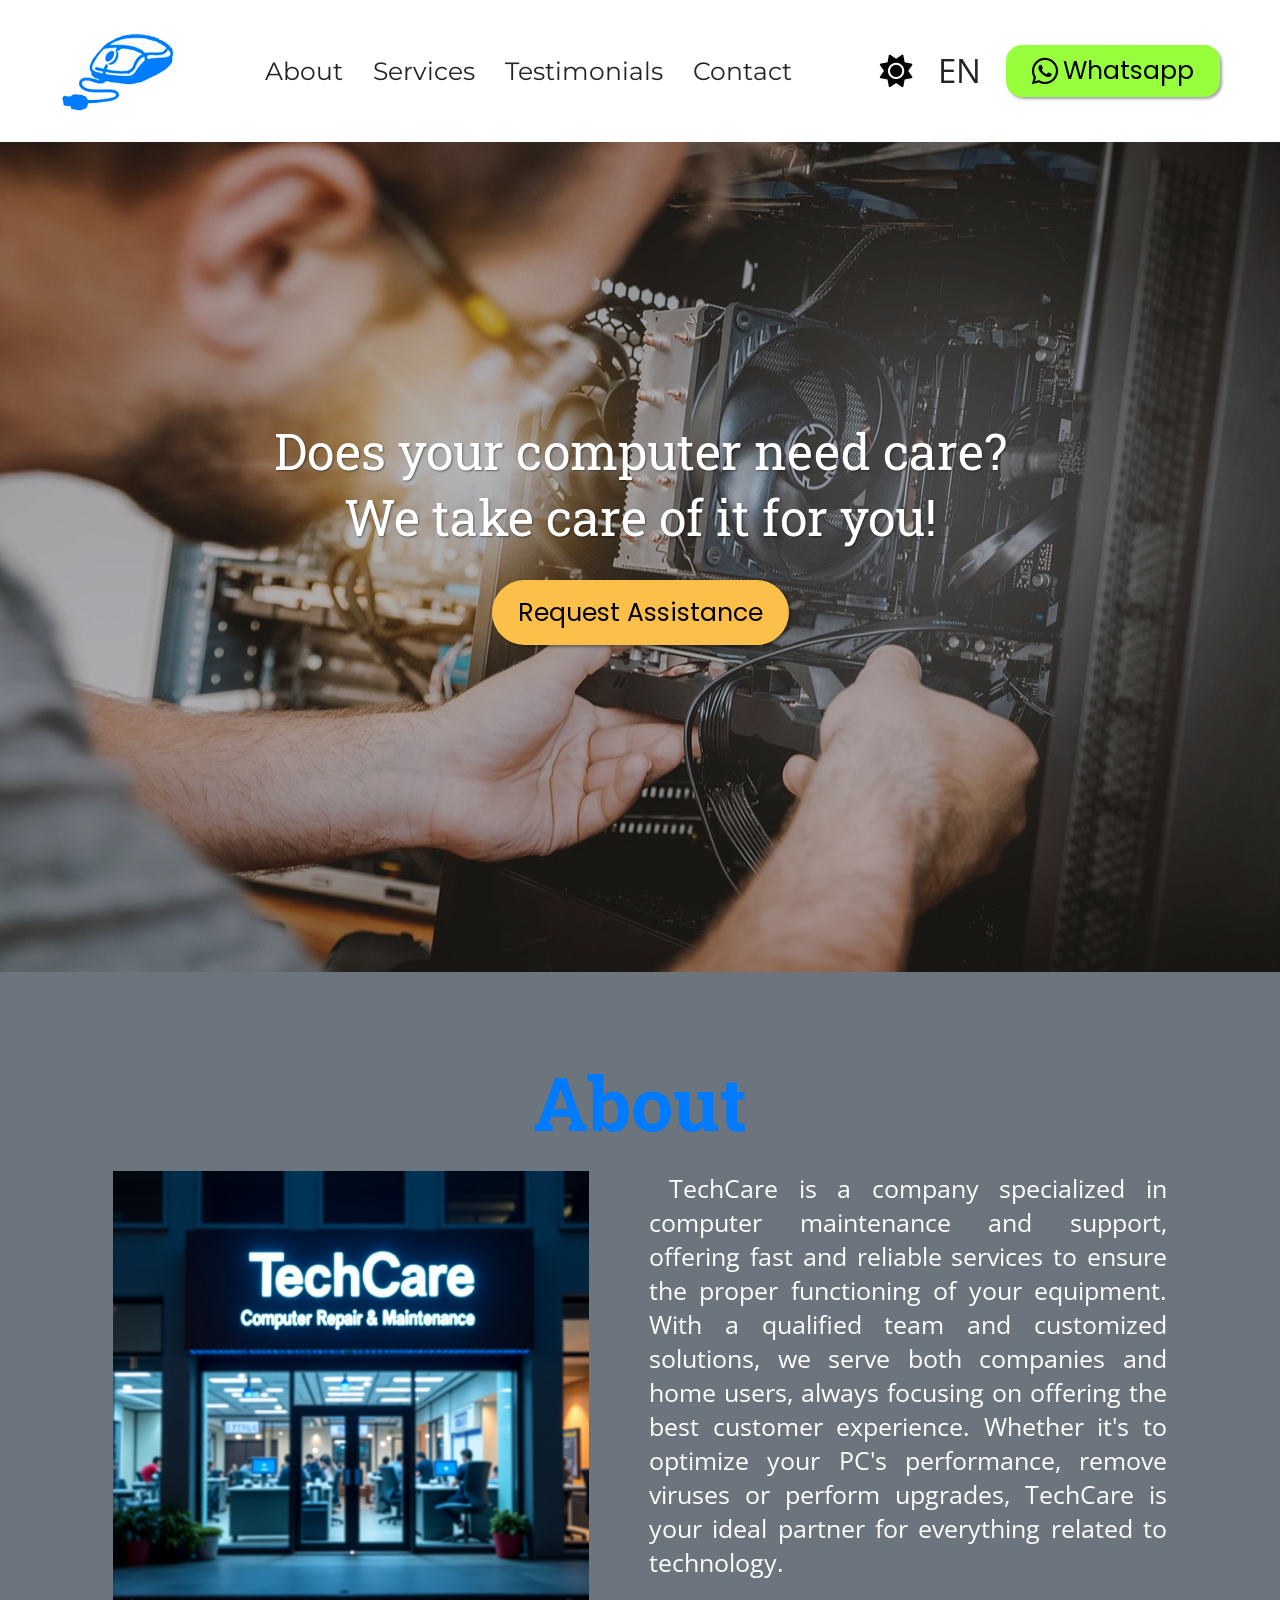
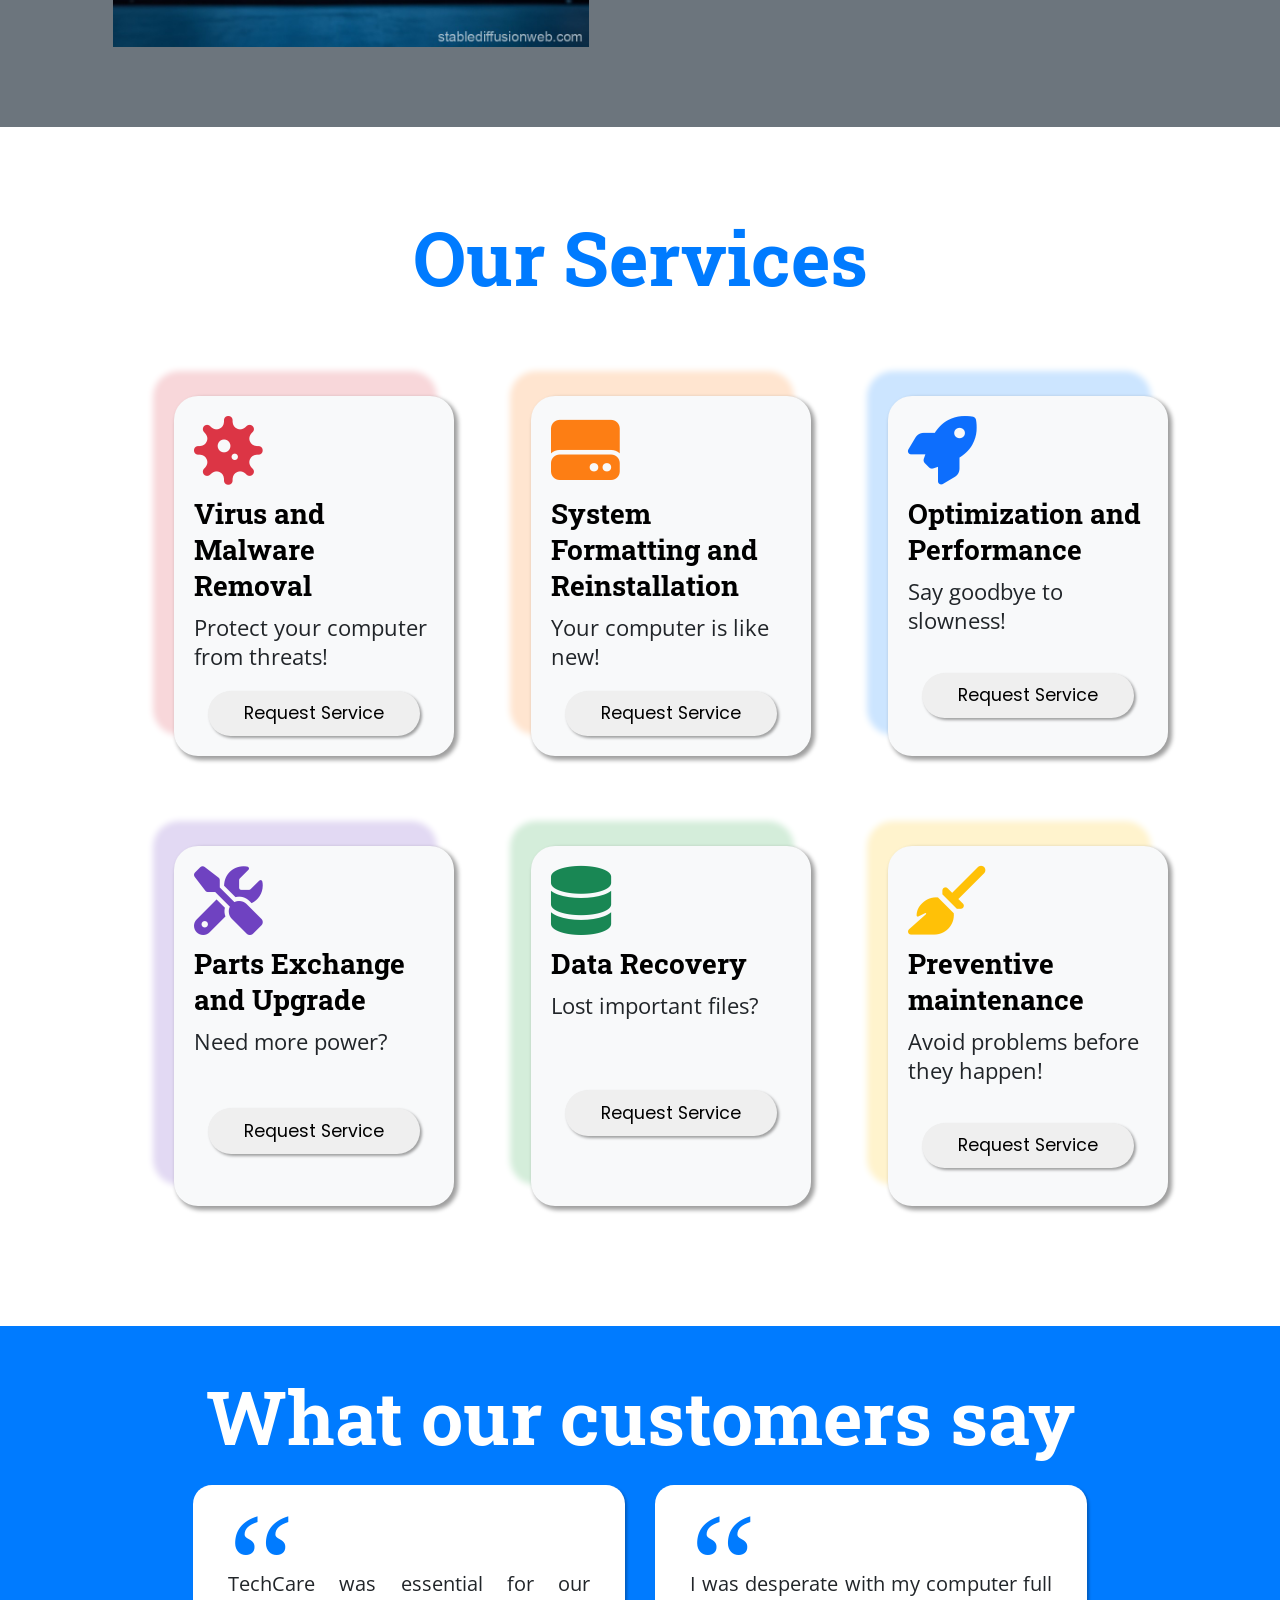
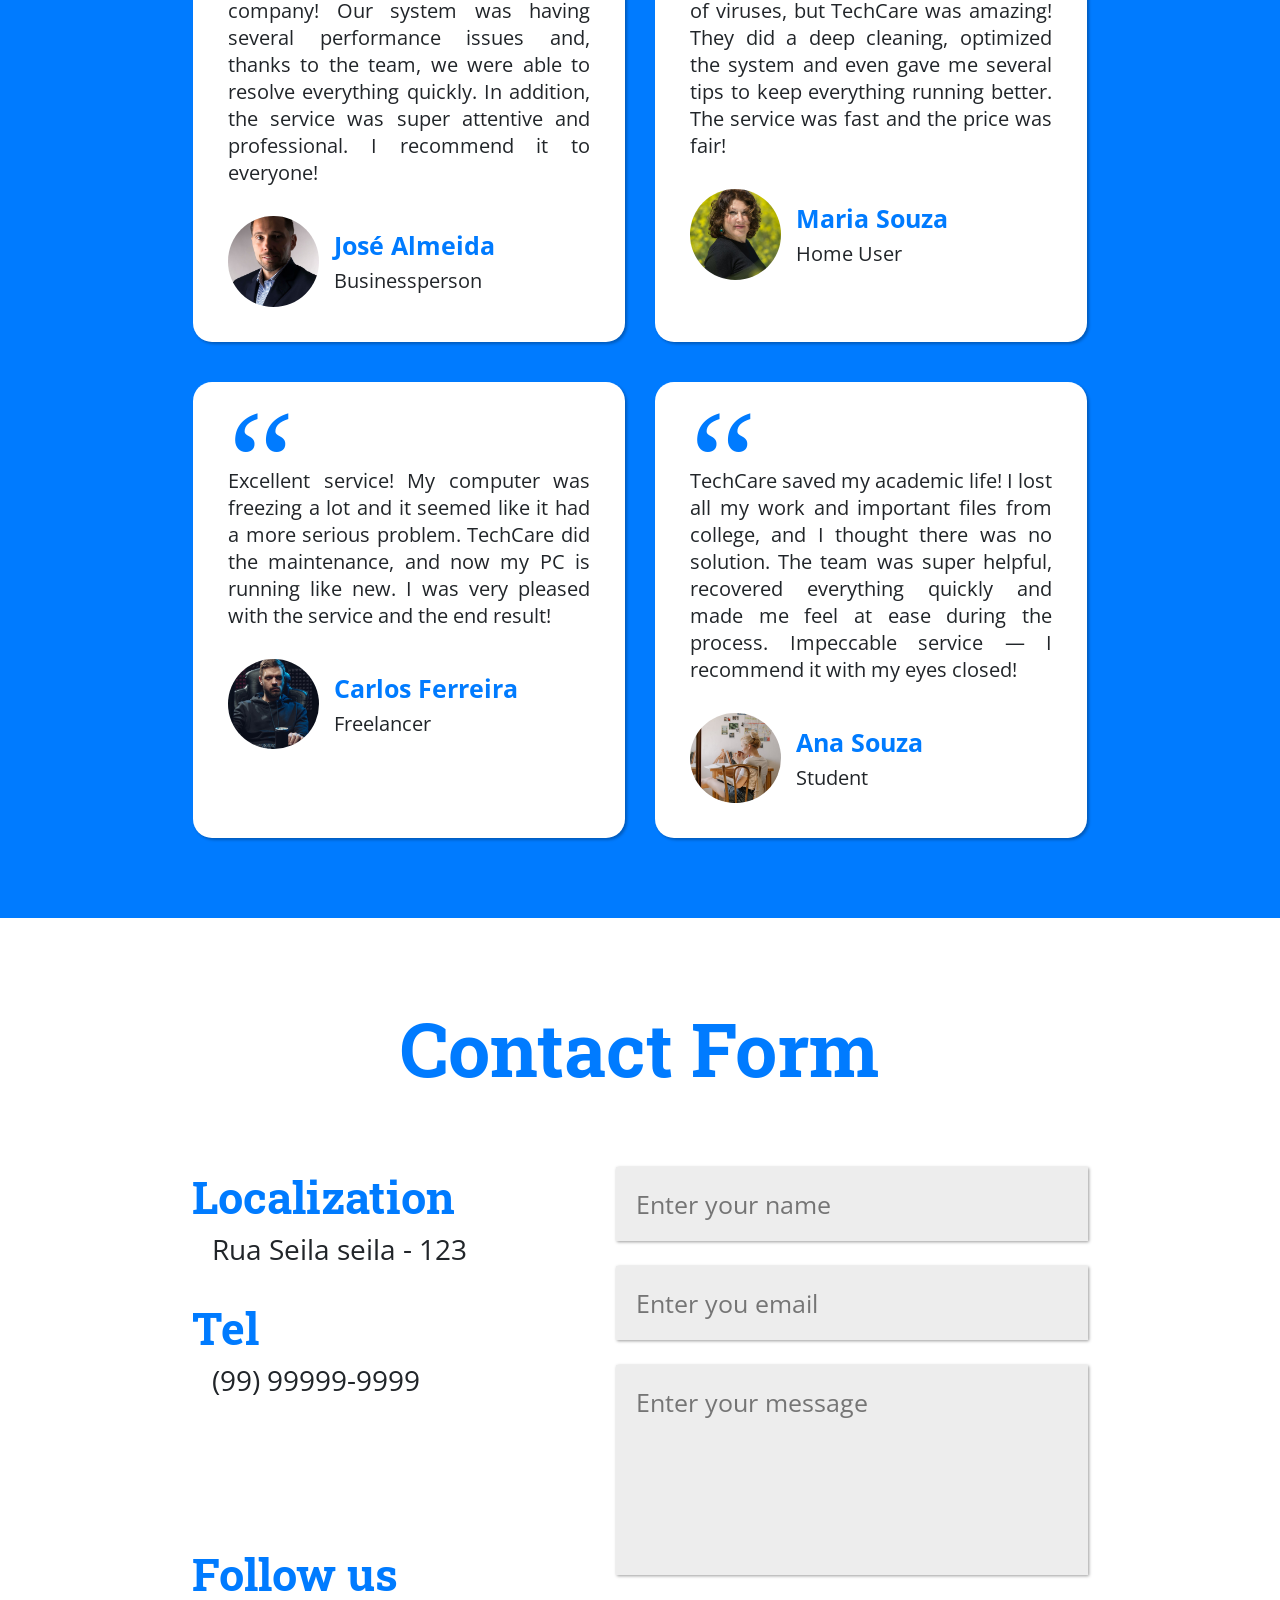
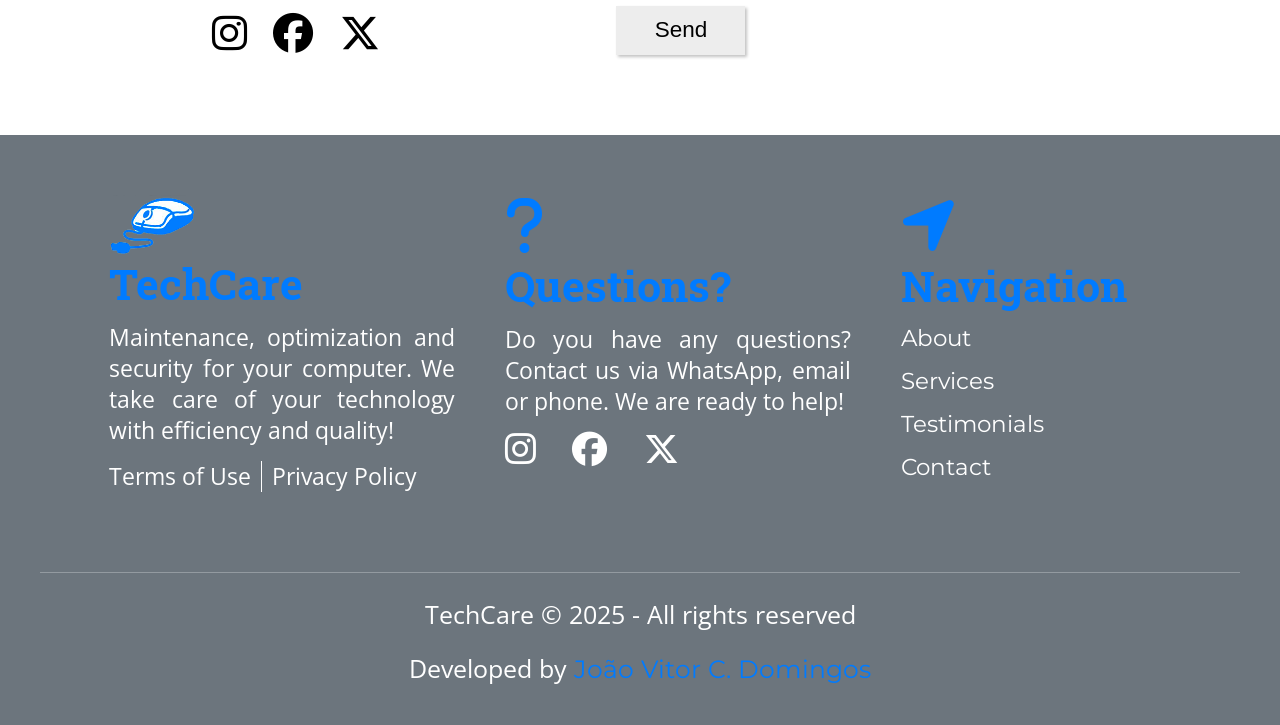
==== commit 0843dff3: "Lógica de Troca de Idioma Adicionado toda a lógica da troca de idioma, salvando em Local Storage o i" ====
--- a/index.html
+++ b/index.html
@@ -17,8 +17,9 @@
     <link rel="stylesheet" href="estilos/base.css">
     <link rel="stylesheet" href="estilos/style.css">
     <link rel="stylesheet" href="estilos/media_query.css">
+    <link rel="stylesheet" href="estilos/dark_mode.css">
 </head>
-<body>
+<body onload="acessarPrefUsu()">
     <header>
         <div id="menu_responsivo">
             <label for="menu_check"><i class="fa-solid fa-bars icone_menu"></i></label>
@@ -27,16 +28,22 @@
             <label for="menu_check" id="menu_overlay"></label>
             <div id="menu_expandido">
                 <div class="menu_header">
-                    <i class="fa-solid fa-sun"></i>
-                    <p class="language">BR</p>
+                    <span class="icone_theme">
+                        <i class="fa-solid fa-sun theme-light"></i>
+                        <i class="fa-solid fa-moon theme-dark"></i>
+                    </span>
+                    <span>
+                        <p class="language" data-language="pt-br">BR</p>
+                        <p class="language" data-language="en">EN</p>
+                    </span>
                     <label for="menu_check"><i class="fa-solid fa-x"></i></label>
                 </div>
                 <nav>
                     <ul>
-                        <li><a href="#sobre" rel="self">Sobre</a></li>
-                        <li><a href="#servicos" rel="self">Serviços</a></li>
-                        <li><a href="#depoimentos" rel="self">Depoimentos</a></li>
-                        <li><a href="#contato" rel="self">Contato</a></li>
+                        <li><a href="#sobre" rel="self" data-langPath="nav" data-lang="link0">Sobre</a></li>
+                        <li><a href="#servicos" rel="self" data-langPath="nav" data-lang="link1">Serviços</a></li>
+                        <li><a href="#depoimentos" rel="self" data-langPath="nav" data-lang="link2">Depoimentos</a></li>
+                        <li><a href="#contato" rel="self" data-langPath="nav" data-lang="link3">Contato</a></li>
                     </ul>
                 </nav>
                 <div class="menu_footer">
@@ -52,15 +59,21 @@
             <img src="imgs/logo/logo_i.png" alt="Logo da TechCare">
             <nav>
                 <ul>
-                    <li><a href="#sobre">Sobre</a></li>
-                    <li><a href="#servicos">Serviços</a></li>
-                    <li><a href="#depoimentos">Depoimentos</a></li>
-                    <li><a href="#contato">Contato</a></li>
+                    <li><a href="#sobre" data-langPath="nav" data-lang="link0">Sobre</a></li>
+                    <li><a href="#servicos" data-langPath="nav" data-lang="link1">Serviços</a></li>
+                    <li><a href="#depoimentos" data-langPath="nav" data-lang="link2">Depoimentos</a></li>
+                    <li><a href="#contato" data-langPath="nav" data-lang="link3">Contato</a></li>
                 </ul>
             </nav>
             <div>
-                <i class="fa-solid fa-sun"></i>
-                <p class="language">BR</p>
+                <span class="icone_theme">
+                    <i class="fa-solid fa-sun theme-light"></i>
+                    <i class="fa-solid fa-moon theme-dark"></i>
+                </span>
+                <span>
+                    <p class="language" data-language="pt-br">BR</p>
+                    <p class="language" data-language="en">EN</p>
+                </span>
                 <p class="btn btn_whats">
                     <i class="fa-brands fa-whatsapp"></i>
                     Whatsapp
@@ -72,113 +85,113 @@
     <main>
         <section id="hero">
             <div class="hero_back"></div>
-            <h1 class="hero_title">Seu computador precisa de cuidados? <br>
+            <h1 class="hero_title" data-langPath="hero" data-lang="titulo">Seu computador precisa de cuidados? <br>
                 Nós cuidamos disso para você!</h1>
-            <button class="btn hero_btn">Solicitar Assistência</button>
+            <button class="btn hero_btn" data-langPath="hero" data-lang="btn">Solicitar Assistência</button>
         </section>
 
         <section id="sobre">
-            <h1>Sobre</h1>
+            <h1 data-langPath="sobre" data-lang="titulo">Sobre</h1>
             <div>
-                <p>A TechCare é uma empresa especializada em manutenção e suporte de computadores, oferecendo serviços rápidos e confiáveis para garantir o bom funcionamento do seu equipamento. Com uma equipe qualificada e soluções personalizadas, atendemos tanto empresas quanto usuários domésticos, sempre com foco em oferecer a melhor experiência ao cliente. Seja para otimizar o desempenho do seu PC, remover vírus ou realizar upgrades, a TechCare é sua parceira ideal para tudo relacionado a tecnologia.</p>
+                <p data-langPath="sobre" data-lang="paragrafo">A TechCare é uma empresa especializada em manutenção e suporte de computadores, oferecendo serviços rápidos e confiáveis para garantir o bom funcionamento do seu equipamento. Com uma equipe qualificada e soluções personalizadas, atendemos tanto empresas quanto usuários domésticos, sempre com foco em oferecer a melhor experiência ao cliente. Seja para otimizar o desempenho do seu PC, remover vírus ou realizar upgrades, a TechCare é sua parceira ideal para tudo relacionado a tecnologia.</p>
                 <img src="./imgs/loja/loja1.jpg" alt="Imagem da Loja">
             </div>
         </section>
 
         <section id="servicos">
-            <h1>Nossos Serviços</h1>
+            <h1 data-langPath="servicos" data-lang="titulo">Nossos Serviços</h1>
             
             <div class="container_servicos">
 
                 <div class="servico ser_remocao">
                     <i class="fa-solid fa-virus"></i>
-                    <h3>Remoção de Vírus e Malware</h3>
-                    <p>Proteja seu computador contra ameaças!</p>
-                    <button class="btn">Solicitar Serviço</button>
+                    <h3 data-langPath="servicos-servico-s0" data-lang="titulo">Remoção de Vírus e Malware</h3>
+                    <p data-langPath="servicos-servico-s0" data-lang="paragrafo">Proteja seu computador contra ameaças!</p>
+                    <button class="btn" data-langPath="servicos-servico-s0" data-lang="btn">Solicitar Serviço</button>
                 </div>
 
                 <div class="servico ser_formatacao">
                     <i class="fa-solid fa-hard-drive"></i>
-                    <h3>Formatação e Reinstalação do Sistema</h3>
-                    <p>Seu computador como novo!</p>
-                    <button class="btn">Solicitar Serviço</button>
+                    <h3 data-langPath="servicos-servico-s1" data-lang="titulo">Formatação e Reinstalação do Sistema</h3>
+                    <p data-langPath="servicos-servico-s1" data-lang="paragrafo">Seu computador como novo!</p>
+                    <button class="btn" data-langPath="servicos-servico-s1" data-lang="btn">Solicitar Serviço</button>
                 </div>
 
                 <div class="servico ser_otimizacao">
                     <i class="fa-solid fa-rocket"></i>
-                    <h3>Otimização e Desempenho</h3>
-                    <p>Diga adeus à lentidão!</p>
-                    <button class="btn">Solicitar Serviço</button>
+                    <h3 data-langPath="servicos-servico-s2" data-lang="titulo">Otimização e Desempenho</h3>
+                    <p data-langPath="servicos-servico-s2" data-lang="paragrafo">Diga adeus à lentidão!</p>
+                    <button class="btn" data-langPath="servicos-servico-s2" data-lang="btn">Solicitar Serviço</button>
                 </div>
 
                 <div class="servico ser_upgrade">
                     <i class="fa-solid fa-screwdriver-wrench"></i>
-                    <h3>Troca e Upgrade de Peças</h3>
-                    <p>Precisando de mais potência?</p>
-                    <button class="btn">Solicitar Serviço</button>
+                    <h3 data-langPath="servicos-servico-s3" data-lang="titulo">Troca e Upgrade de Peças</h3>
+                    <p data-langPath="servicos-servico-s3" data-lang="paragrafo">Precisando de mais potência?</p>
+                    <button class="btn" data-langPath="servicos-servico-s3" data-lang="btn">Solicitar Serviço</button>
                 </div>
 
                 <div class="servico ser_recuperacao">
                     <i class="fa-solid fa-database"></i>
-                    <h3>Recuperação de Dados</h3>
-                    <p>Perdeu arquivos importantes?</p>
-                    <button class="btn">Solicitar Serviço</button>
+                    <h3 data-langPath="servicos-servico-s4" data-lang="titulo">Recuperação de Dados</h3>
+                    <p data-langPath="servicos-servico-s4" data-lang="paragrafo">Perdeu arquivos importantes?</p>
+                    <button class="btn" data-langPath="servicos-servico-s4" data-lang="btn">Solicitar Serviço</button>
                 </div>
 
                 <div class="servico ser_manutencao">
                     <i class="fa-solid fa-broom"></i>
-                    <h3>Manutenção Preventiva</h3>
-                    <p>Evite problemas antes que aconteçam!</p>
-                    <button class="btn">Solicitar Serviço</button>
+                    <h3 data-langPath="servicos-servico-s5" data-lang="titulo">Manutenção Preventiva</h3>
+                    <p data-langPath="servicos-servico-s5" data-lang="paragrafo">Evite problemas antes que aconteçam!</p>
+                    <button class="btn" data-langPath="servicos-servico-s5" data-lang="btn">Solicitar Serviço</button>
                 </div>
 
             </div>
         </section>
 
         <section id="depoimentos">
-            <h1>O que nossos clientes dizem</h1>
+            <h1 data-langPath="depoimentos" data-lang="titulo">O que nossos clientes dizem</h1>
             <div class="container_depoimentos">
 
                 <div class="depoimento">
-                    <p>A TechCare foi fundamental para nossa empresa! Nosso sistema estava com vários problemas de desempenho e, graças à equipe, conseguimos resolver tudo rapidamente. Além disso, o atendimento foi super atencioso e profissional. Recomendo a todos!</p>
+                    <p data-langPath="depoimentos-depoimento-d0" data-lang="paragrafo">A TechCare foi fundamental para nossa empresa! Nosso sistema estava com vários problemas de desempenho e, graças à equipe, conseguimos resolver tudo rapidamente. Além disso, o atendimento foi super atencioso e profissional. Recomendo a todos!</p>
                     <div class="depoimento_pessoa">
                         <img src="imgs/pessoas/jose_almeida.jpg" alt="Foto de José Almeida">
                         <div class="pessoa_dados">
                             <p class="pessoa_nome">José Almeida</p>
-                            <p class="pessoa_prof">Empresário</p>
-                        </div>
-                    </div>
-                </div>
-
-                <div class="depoimento">
-                    <p>Eu estava desesperada com meu computador cheio de vírus, mas a TechCare foi incrível! Fizeram uma limpeza profunda, otimizaram o sistema e ainda me deram várias dicas para manter tudo funcionando melhor. O serviço foi rápido e o preço justo!</p>
+                            <p class="pessoa_prof" data-langPath="depoimentos-depoimento-d0" data-lang="prof">Empresário</p>
+                        </div>
+                    </div>
+                </div>
+
+                <div class="depoimento">
+                    <p data-langPath="depoimentos-depoimento-d1" data-lang="paragrafo">Eu estava desesperada com meu computador cheio de vírus, mas a TechCare foi incrível! Fizeram uma limpeza profunda, otimizaram o sistema e ainda me deram várias dicas para manter tudo funcionando melhor. O serviço foi rápido e o preço justo!</p>
                     <div class="depoimento_pessoa">
                         <img src="imgs/pessoas/maria_souza.jpg" alt="Foto de Maria Souza">
                         <div class="pessoa_dados">
                             <p class="pessoa_nome">Maria Souza</p>
-                            <p class="pessoa_prof">Usuária Doméstica</p>
-                        </div>
-                    </div>
-                </div>
-
-                <div class="depoimento">
-                    <p>Excelente serviço! Meu computador estava travando muito e parecia que estava com um problema mais grave. A TechCare fez a manutenção, e agora meu PC está rodando como novo. Fiquei muito satisfeito com o atendimento e o resultado final!</p>
+                            <p class="pessoa_prof" data-langPath="depoimentos-depoimento-d1" data-lang="prof">Usuária Doméstica</p>
+                        </div>
+                    </div>
+                </div>
+
+                <div class="depoimento">
+                    <p data-langPath="depoimentos-depoimento-d2" data-lang="paragrafo">Excelente serviço! Meu computador estava travando muito e parecia que estava com um problema mais grave. A TechCare fez a manutenção, e agora meu PC está rodando como novo. Fiquei muito satisfeito com o atendimento e o resultado final!</p>
                     <div class="depoimento_pessoa">
                         <img src="imgs/pessoas/carlos_ferreira.jpg" alt="Foto de Carlos Ferreira">
                         <div class="pessoa_dados">
                             <p class="pessoa_nome">Carlos Ferreira</p>
-                            <p class="pessoa_prof">Freelancer</p>
-                        </div>
-                    </div>
-                </div>
-
-                <div class="depoimento">
-                    <p>A TechCare salvou minha vida acadêmica! Perdi todos os meus trabalhos e arquivos importantes da faculdade, e já achava que não tinha mais solução. A equipe foi super atenciosa, recuperou tudo rapidamente e me deixou tranquila durante o processo. Serviço impecável — recomendo de olhos fechados!</p>
+                            <p class="pessoa_prof" data-langPath="depoimentos-depoimento-d2" data-lang="prof">Freelancer</p>
+                        </div>
+                    </div>
+                </div>
+
+                <div class="depoimento">
+                    <p data-langPath="depoimentos-depoimento-d3" data-lang="paragrafo">A TechCare salvou minha vida acadêmica! Perdi todos os meus trabalhos e arquivos importantes da faculdade, e já achava que não tinha mais solução. A equipe foi super atenciosa, recuperou tudo rapidamente e me deixou tranquila durante o processo. Serviço impecável — recomendo de olhos fechados!</p>
                     <div class="depoimento_pessoa">
                         <img src="imgs/pessoas/ana_souza.jpg" alt="Foto de Ana Souza">
                         <div class="pessoa_dados">
                             <p class="pessoa_nome">Ana Souza</p>
-                            <p class="pessoa_prof">Estudante</p>
+                            <p class="pessoa_prof" data-langPath="depoimentos-depoimento-d3" data-lang="prof">Estudante</p>
                         </div>
                     </div>
                 </div>
@@ -187,27 +200,27 @@
         </section>
 
         <section id="contato">
-            <h1>Formulário de Contato</h1>
+            <h1 data-langPath="contato" data-lang="titulo">Formulário de Contato</h1>
 
             <form method="post">
-                <input type="text" name="form_nome" id="form_nome" placeholder="Digite seu nome" required autocomplete="username">
-                <input type="email" name="form_email" id="form_email" placeholder="Digite seu email" required autocomplete="email">
-                <textarea name="form_msg" id="form_msg" rows="5" placeholder="Digite sua mensagem" required></textarea>
-
-                <input type="submit" value="Enviar">
+                <input type="text" name="form_nome" id="form_nome" placeholder="Digite seu nome" required autocomplete="username" data-langPath="contato-form" data-lang="i0">
+                <input type="email" name="form_email" id="form_email" placeholder="Digite seu email" required autocomplete="email" data-langPath="contato-form" data-lang="i1">
+                <textarea name="form_msg" id="form_msg" rows="5" placeholder="Digite sua mensagem" required data-langPath="contato-form" data-lang="i2"></textarea>
+
+                <input type="submit" value="Enviar" data-langPath="contato-form" data-lang="i3">
             </form>
 
             <div class="contato_dados">
                 <div>
-                    <h2>Localização</h2>
+                    <h2 data-langPath="contato-div-d0" data-lang="titulo">Localização</h2>
                     <p>Rua Seila seila - 123</p>
                 </div>
                 <div>
-                    <h2>Telefone</h2>
+                    <h2 data-langPath="contato-div-d1" data-lang="titulo">Telefone</h2>
                     <p>(99) 99999-9999</p>
                 </div>
                 <div>
-                    <h2>Siga-nos</h2>
+                    <h2 data-langPath="contato-div-d2" data-lang="titulo">Siga-nos</h2>
                     <div class="sociais">
                         <i class="fa-brands fa-instagram"></i>
                         <i class="fa-brands fa-facebook"></i>
@@ -223,16 +236,16 @@
             <div class="footer_tech">
                 <img src="imgs/logo/logo_i.png" alt="Icone Logo">
                 <h3>TechCare</h3>
-                <p>Manutenção, otimização e segurança para seu computador. Cuidamos da sua tecnologia com eficiência e qualidade!</p>
-                <p>
+                <p data-langPath="footer-dados-d0" data-lang="paragrafo0">Manutenção, otimização e segurança para seu computador. Cuidamos da sua tecnologia com eficiência e qualidade!</p>
+                <p data-langPath="footer-dados-d0" data-lang="paragrafo1">
                     <span>Termos de Uso</span><span>Política de Privacidade</span>
                 </p>
             </div>
 
             <div class="footer_duvidas">
                 <i class="fa-solid fa-question"></i>
-                <h3>Dúvidas?</h3>
-                <p>Tem dúvidas? Fale conosco pelo WhatsApp, e-mail ou telefone. Estamos prontos para ajudar!</p>
+                <h3 data-langPath="footer-dados-d1" data-lang="titulo">Dúvidas?</h3>
+                <p data-langPath="footer-dados-d1" data-lang="paragrafo">Tem dúvidas? Fale conosco pelo WhatsApp, e-mail ou telefone. Estamos prontos para ajudar!</p>
                 <div class="sociais">
                     <i class="fa-brands fa-instagram"></i>
                     <i class="fa-brands fa-facebook"></i>
@@ -242,19 +255,19 @@
 
             <div class="footer_nav">
                 <i class="fa-solid fa-location-arrow"></i>
-                <h3>Navegação</h3>
+                <h3 data-langPath="footer-dados-d2" data-lang="titulo">Navegação</h3>
                 <ul>
-                    <li><a href="#sobre" rel="self">Sobre Nós</a></li>
-                    <li><a href="#servicos" rel="self">Nossos Serviços</a></li>
-                    <li><a href="#depoimentos" rel="self">Depoimentos</a></li>
-                    <li><a href="#contato" rel="self">Contato</a></li>
+                    <li><a href="#sobre" rel="self" data-langPath="nav" data-lang="link0">Sobre Nós</a></li>
+                    <li><a href="#servicos" rel="self" data-langPath="nav" data-lang="link1">Nossos Serviços</a></li>
+                    <li><a href="#depoimentos" rel="self" data-langPath="nav" data-lang="link2">Depoimentos</a></li>
+                    <li><a href="#contato" rel="self" data-langPath="nav" data-lang="link3">Contato</a></li>
                 </ul>
             </div>
         </div>
 
         <div class="footer_rodape">
-            <p>TechCare &copy; 2025 - Todos os Direitos Reservados</p>
-            <p>Desenvolvido por <a href="https://github.com/JoaoVitorDomingos" target="_blank">João Vitor C. Domingos</a></p>
+            <p data-langPath="footer-rodape" data-lang="paragrafo0">TechCare &copy; 2025 - Todos os Direitos Reservados</p>
+            <p data-langPath="footer-rodape" data-lang="paragrafo1">Desenvolvido por <a href="https://github.com/JoaoVitorDomingos" target="_blank">João Vitor C. Domingos</a></p>
         </div>
     </footer>
 
--- a/estilos/style.css
+++ b/estilos/style.css
@@ -92,7 +92,7 @@
     font-size: 1.875rem;
 }
 
-#menu_expandido > div.menu_header > i:first-child {
+#menu_expandido > div.menu_header > span:first-of-type {
     margin-right: 30px;
 }
 
--- a/estilos/media_query.css
+++ b/estilos/media_query.css
@@ -57,7 +57,7 @@
         z-index: 9;
     }
 
-    #menu_expandido > div.menu_header > i:first-child {
+    #menu_expandido > div.menu_header > span {
         margin-right: 50px;
     }
 
@@ -252,7 +252,7 @@
         justify-content: end;
     }
 
-    #menu div > :where(i, .language) {
+    #menu div :where(i, .language) {
         font-size: 1.3rem;
     }
 
--- a/estilos/dark_mode.css
+++ b/estilos/dark_mode.css
@@ -0,0 +1,71 @@
+@charset "UTF-8";
+
+body.dark-mode {
+    background-color: var(--funco_dark);
+}
+
+body.dark-mode header #menu_expandido {
+    background-color: var(--cor_cinza);
+}
+
+body.dark-mode #menu :where(a, i, .language) {
+    color: white;
+}
+
+body.dark-mode #menu :where(a, i, .language):hover {
+    color: var(--cor_azul);
+}
+
+body.dark-mode #menu_expandido :where(i, .language, a):hover {
+    color: var(--cor_azul);
+}
+
+body.dark-mode section#depoimentos {
+    background-color: var(--cor_cinza);
+}
+
+body.dark-mode #depoimentos > h1 {
+    color: var(--cor_azul);
+}
+
+body.dark-mode .depoimento {
+    background-color: var(--cor_azul);
+}
+
+body.dark-mode .depoimento > p {
+    color: white;
+}
+
+body.dark-mode .depoimento p.pessoa_prof {
+    color: white;
+}
+
+body.dark-mode .depoimento p::before {
+    color: var(--funco_dark);
+}
+
+body.dark-mode .depoimento .pessoa_nome {
+    color: var(--funco_dark);
+}
+
+body.dark-mode section#contato > form :where(input, textarea) {
+    color: white;
+    background-color: var(--cor_cinza);
+}
+
+body.dark-mode section#contato > form :where(input:not(input[type="submit"]), textarea)::placeholder {
+    color: rgba(255, 255, 255, 0.699);
+}
+
+body.dark-mode section#contato > form :where(input, textarea):focus,
+body.dark-mode section#contato > form :where(input, textarea):hover {
+    background-color: #a0a9b0;
+}
+
+body.dark-mode form :where(input:not(input[type="submit"]), textarea):focus {
+    outline-color: white;
+}
+
+body.dark-mode .contato_dados :where(p, i) {
+    color: white;
+}
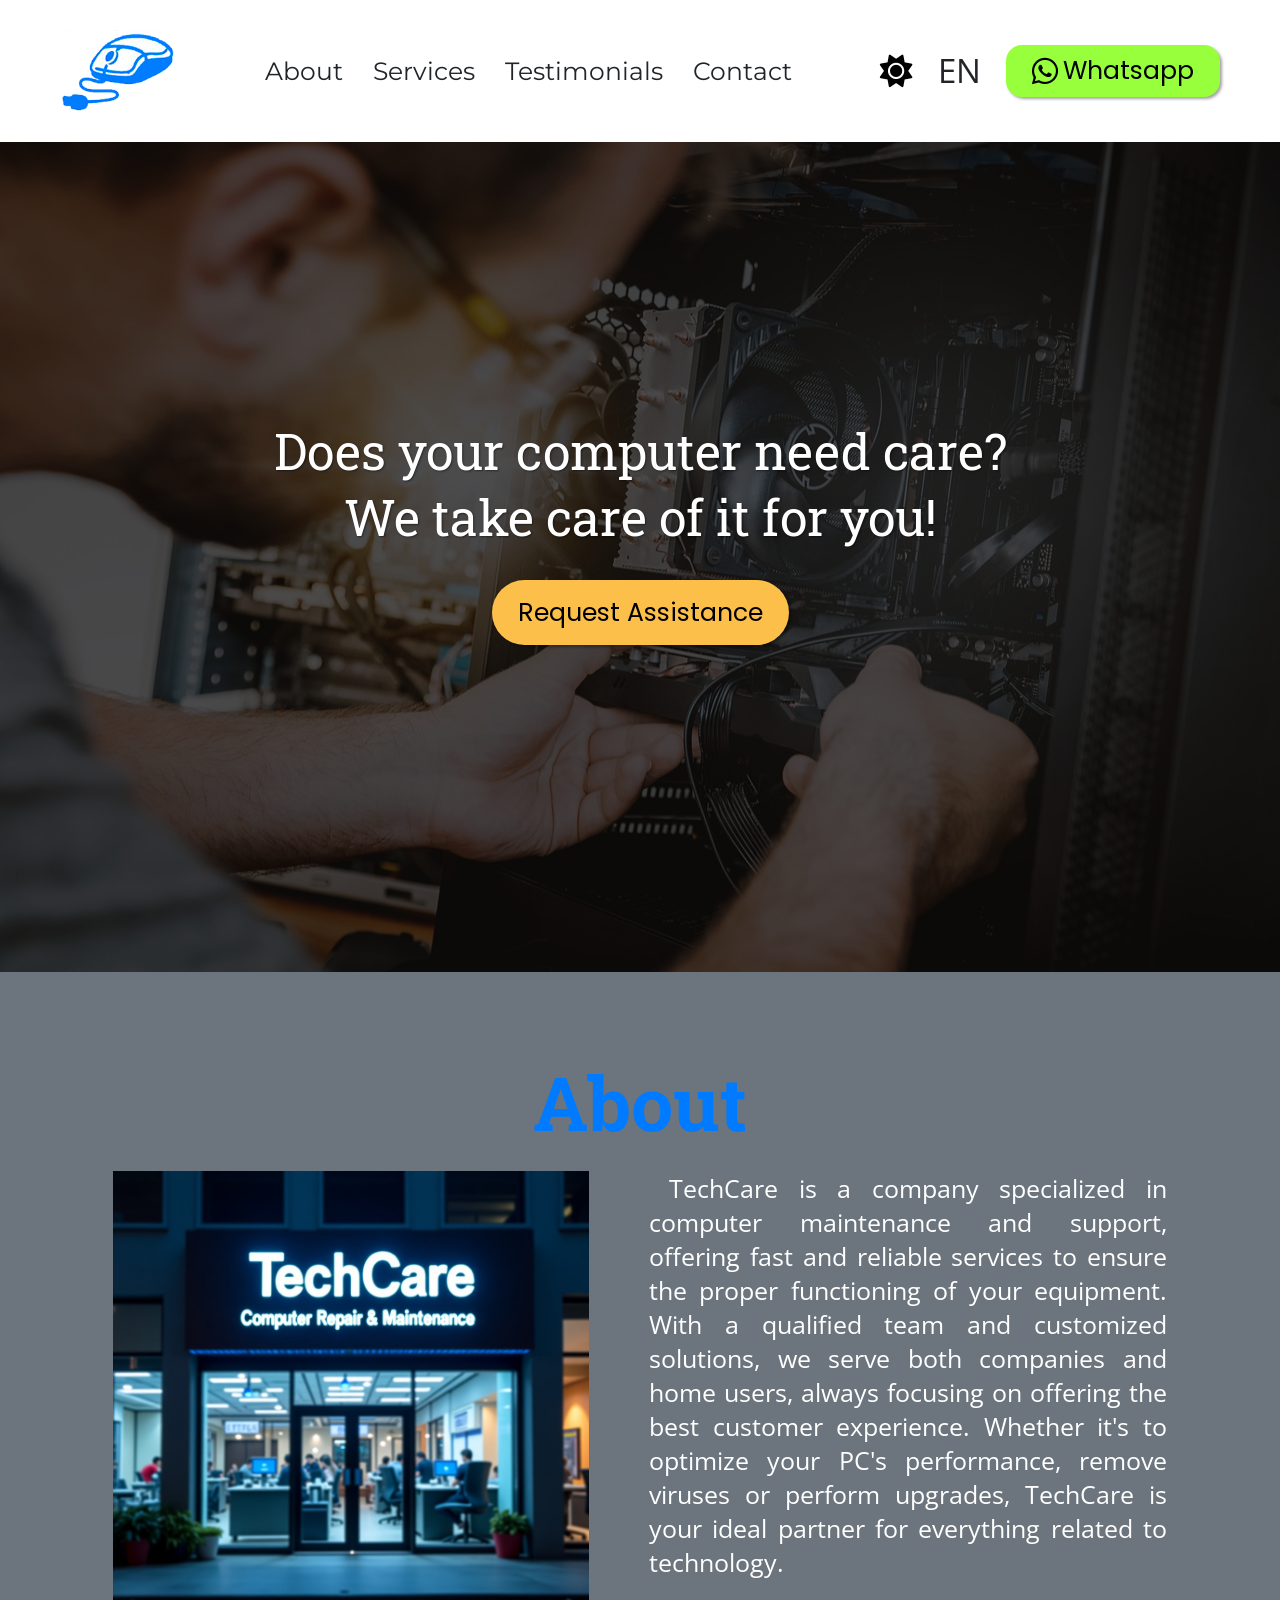
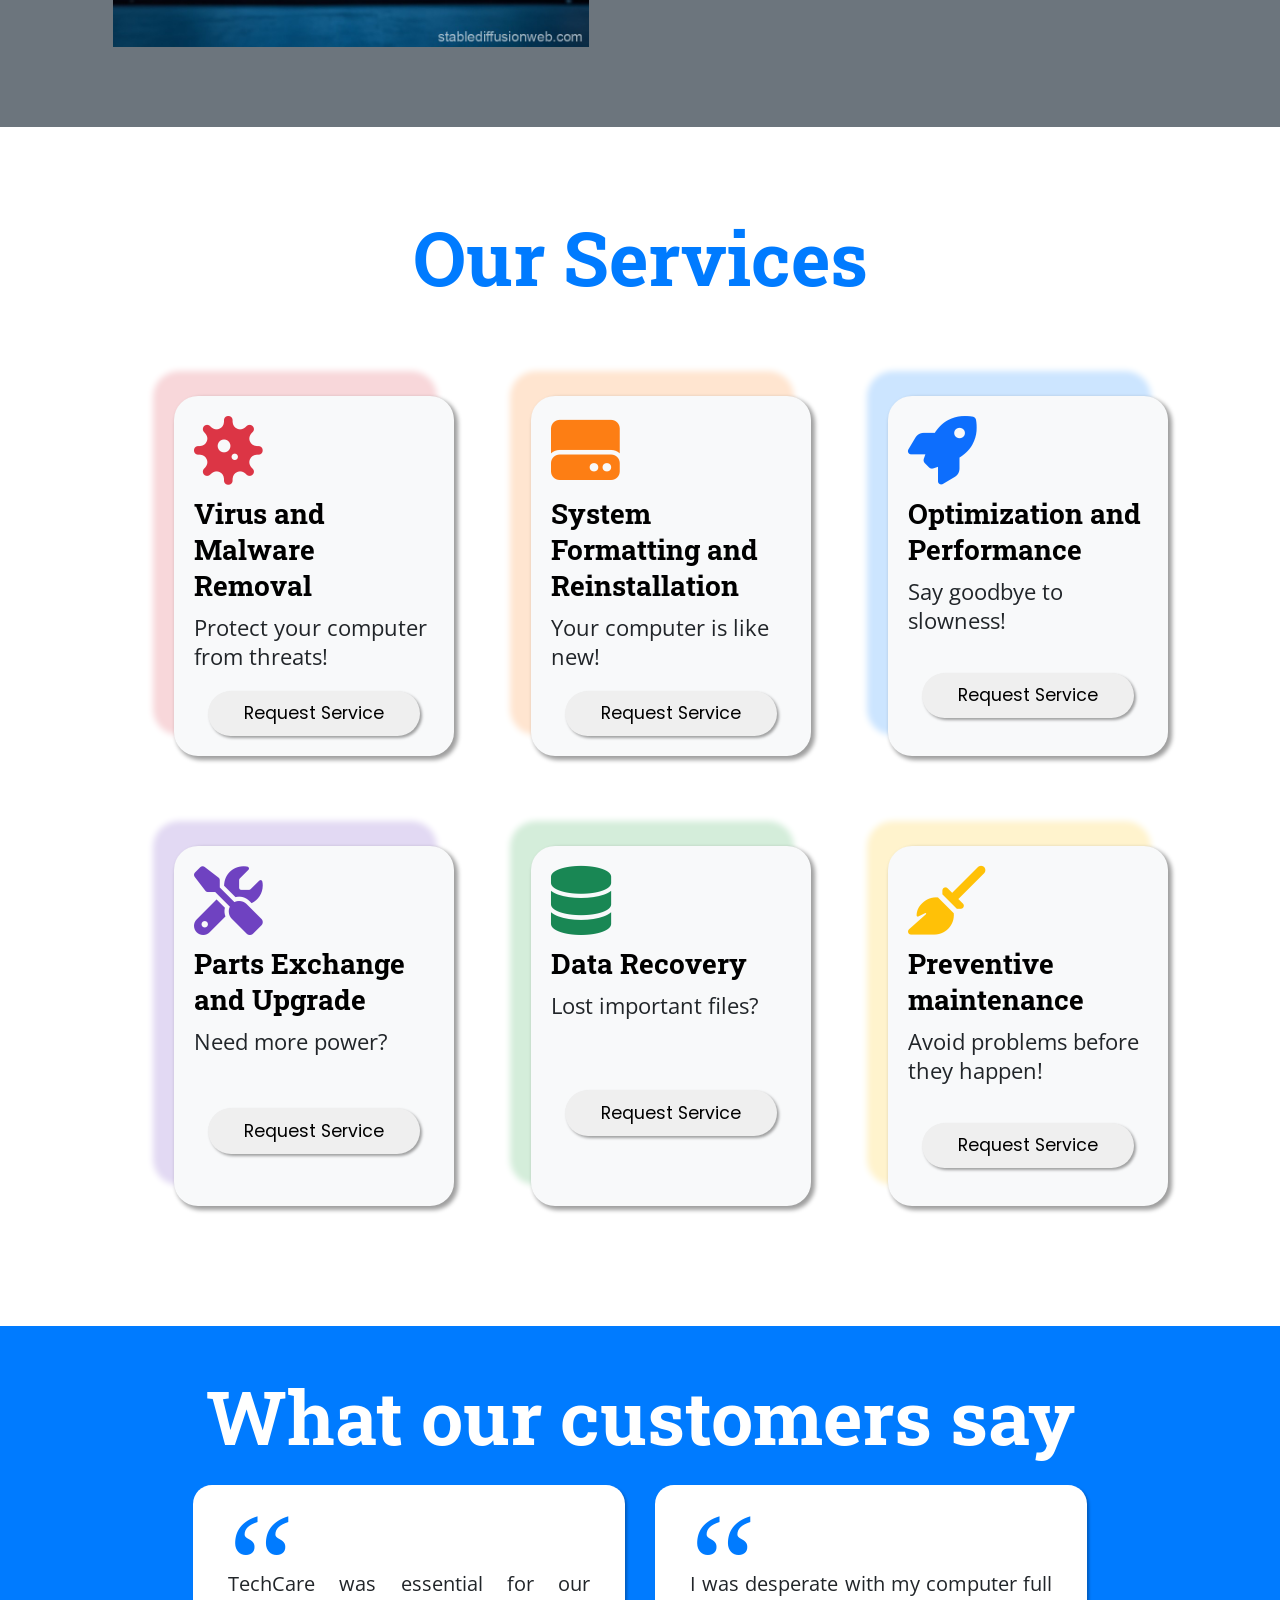
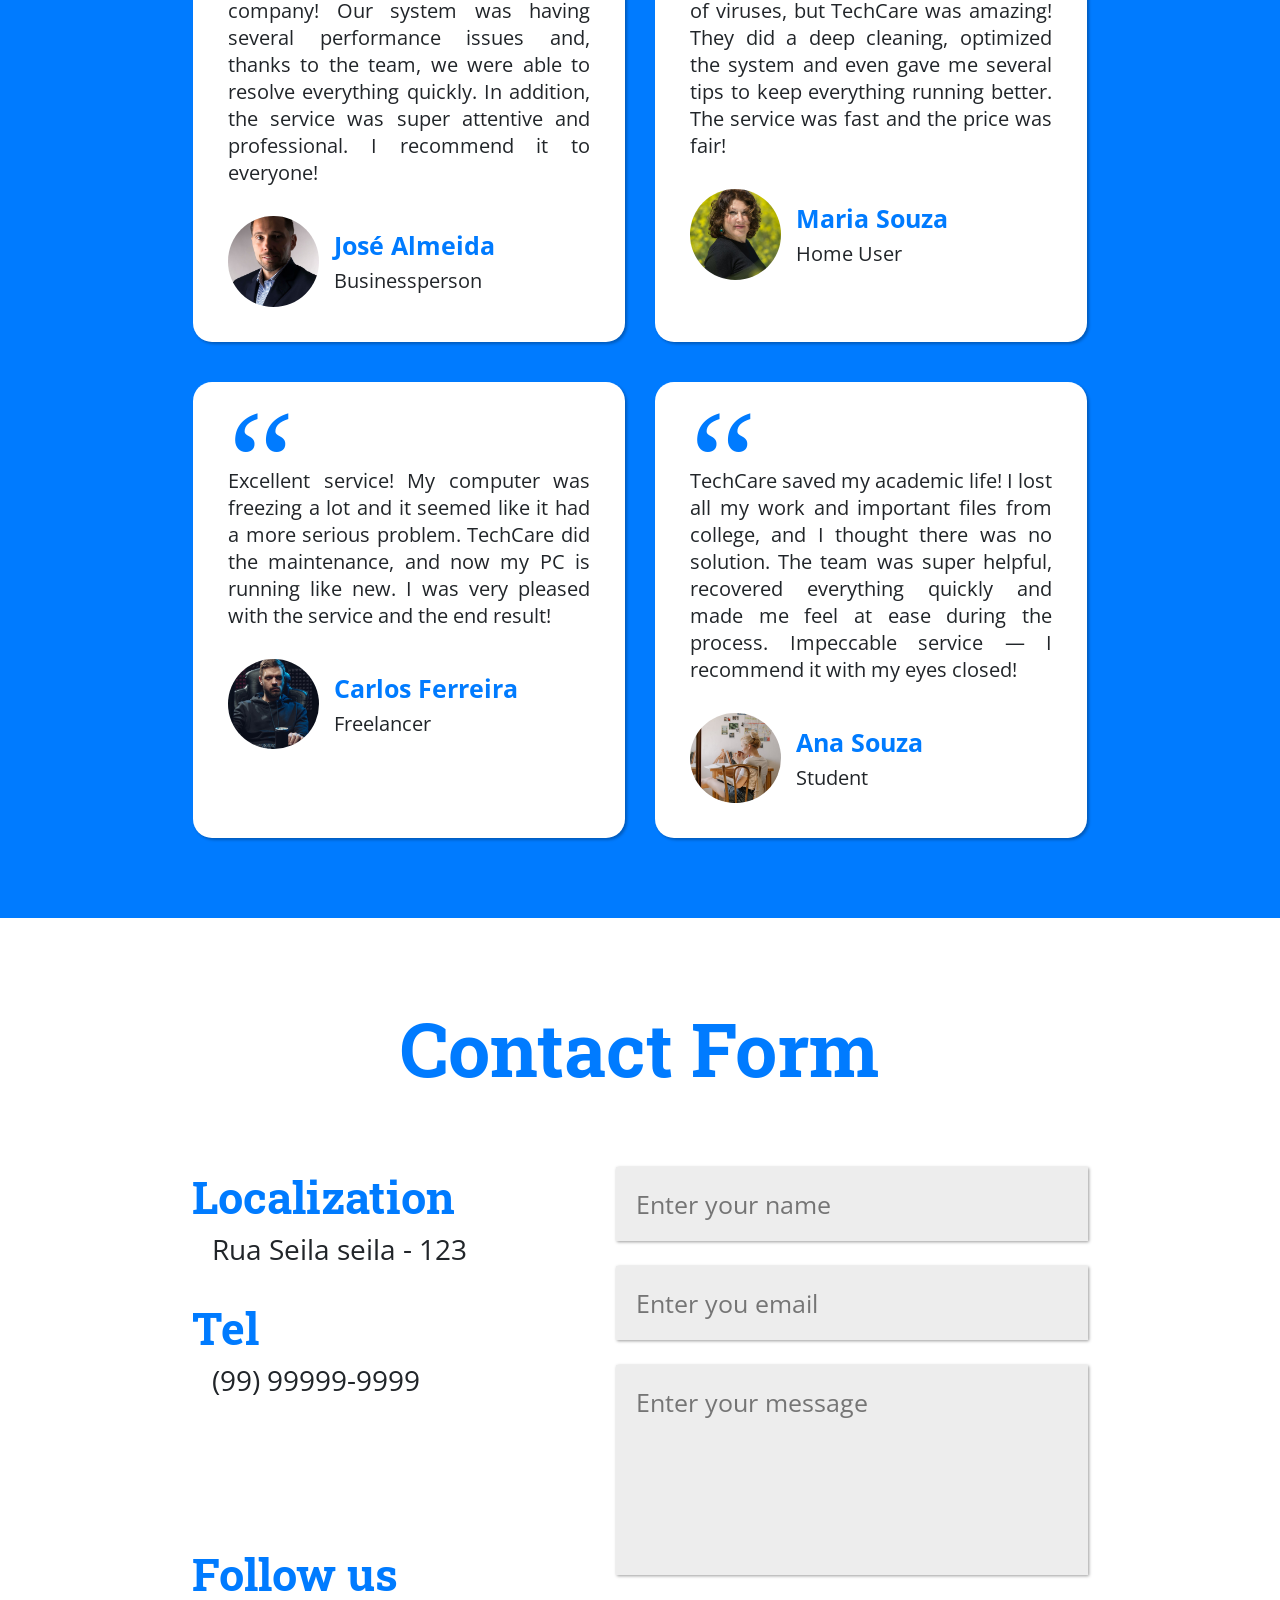
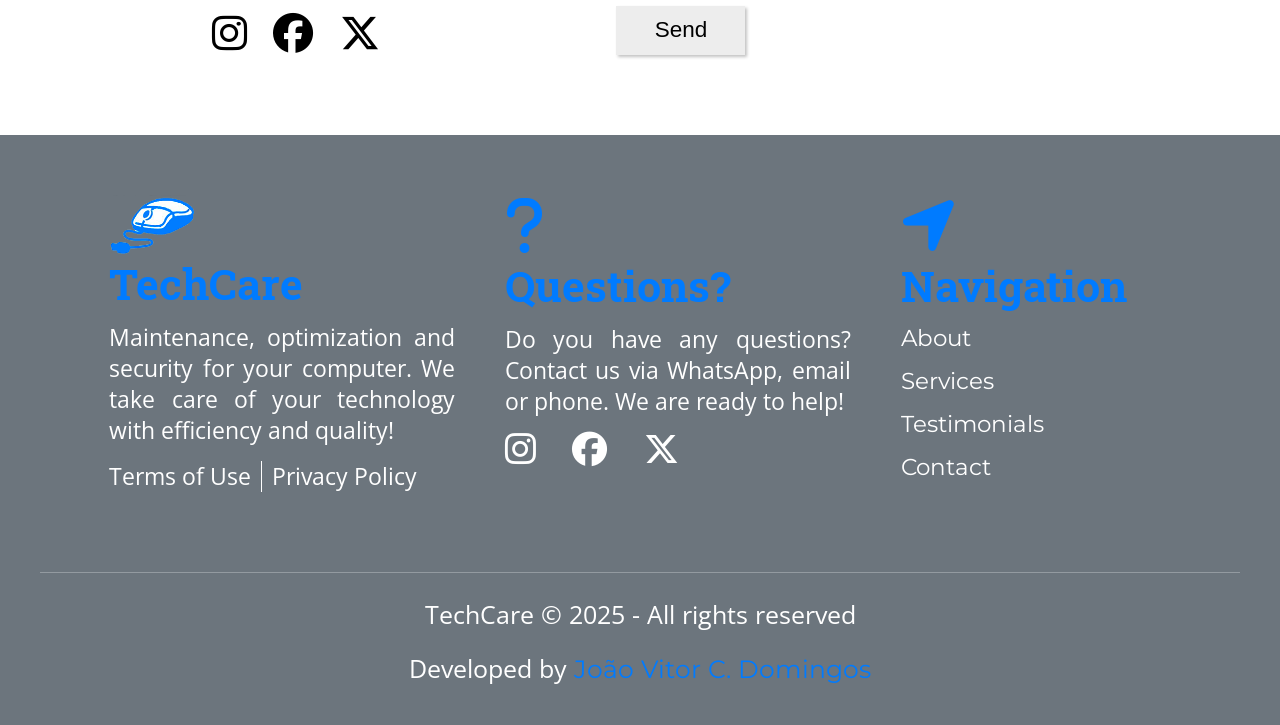
==== commit 97db2228: "Formulário Ajustes de estilos no formulário  Adicionado a função para deixar o formulário funcional." ====
--- a/index.html
+++ b/index.html
@@ -4,6 +4,7 @@
     <meta charset="UTF-8">
     <meta name="viewport" content="width=device-width, initial-scale=1.0">
     <title>TechCare</title>
+    <link rel="shortcut icon" href="favicon.ico" type="image/x-icon">
 
     <!-- Ícones Font Awasome -->
     <link rel="stylesheet" href="https://cdnjs.cloudflare.com/ajax/libs/font-awesome/6.7.2/css/all.min.css" integrity="sha512-Evv84Mr4kqVGRNSgIGL/F/aIDqQb7xQ2vcrdIwxfjThSH8CSR7PBEakCr51Ck+w+/U6swU2Im1vVX0SVk9ABhg==" crossorigin="anonymous" referrerpolicy="no-referrer" />
@@ -202,12 +203,17 @@
         <section id="contato">
             <h1 data-langPath="contato" data-lang="titulo">Formulário de Contato</h1>
 
-            <form method="post">
+            <form action="https://formsubmit.co/guilhermedosgames6@gmail.com" method="post">
                 <input type="text" name="form_nome" id="form_nome" placeholder="Digite seu nome" required autocomplete="username" data-langPath="contato-form" data-lang="i0">
-                <input type="email" name="form_email" id="form_email" placeholder="Digite seu email" required autocomplete="email" data-langPath="contato-form" data-lang="i1">
+                <input type="email" name="email" id="form_email" placeholder="Digite seu email" required autocomplete="email" data-langPath="contato-form" data-lang="i1">
                 <textarea name="form_msg" id="form_msg" rows="5" placeholder="Digite sua mensagem" required data-langPath="contato-form" data-lang="i2"></textarea>
 
                 <input type="submit" value="Enviar" data-langPath="contato-form" data-lang="i3">
+
+                <!-- Configuração do FormSubmit -->
+                <input type="hidden" name="_subject" value="Entrando em contato">
+                <input type="hidden" name="_autoresponse" value="Recebemos sua mensagem! Em breve entramos em contato!">
+                
             </form>
 
             <div class="contato_dados">
--- a/estilos/style.css
+++ b/estilos/style.css
@@ -154,7 +154,7 @@
     position: absolute;
     top: 0;
     left: 0;
-    opacity: .3;
+    opacity: .7;
 
     background-color: black;
     height: 100%;
@@ -396,10 +396,31 @@
     box-shadow: 1px 1px 3px rgba(0, 0, 0, 0.393);
 }
 
+form :where(input, textarea):hover {
+    cursor: pointer;
+}
+
 form :where(input:not(input[type="submit"]), textarea):focus {
     outline-color: var(--cor_azul);
     box-shadow: none;
     background-color: #cfe5fd;
+    cursor: text;
+}
+
+form input:-webkit-autofill {
+    background-color: transparent !important;
+    -webkit-box-shadow: 1px 1px 3px rgba(0, 0, 0, 0.393), 
+                        0 0 0 1000px #EDEDED inset !important;
+    -webkit-text-fill-color: #000 !important;
+    transition: background-color 5000s ease-in-out 0s;
+}
+
+form :where(input, textarea):focus::placeholder {
+    color: black;
+}
+
+form :where(input, textarea):hover::placeholder {
+    color: black;
 }
 
 form textarea {
@@ -585,4 +606,4 @@
 
 .footer_dados :where(.fa-question, .fa-location-arrow) {
     display: none;
-}+}
--- a/estilos/dark_mode.css
+++ b/estilos/dark_mode.css
@@ -53,8 +53,23 @@
     background-color: var(--cor_cinza);
 }
 
+body.dark-mode section#contato > form input:-webkit-autofill {
+    background-color: transparent !important;
+    -webkit-box-shadow: 1px 1px 3px rgba(0, 0, 0, 0.393), 
+                        0 0 0 1000px var(--cor_cinza) inset !important;
+    -webkit-text-fill-color: white !important;
+}
+
 body.dark-mode section#contato > form :where(input:not(input[type="submit"]), textarea)::placeholder {
     color: rgba(255, 255, 255, 0.699);
+}
+
+body.dark-mode section#contato > form :where(input:not(input[type="submit"]), textarea):focus::placeholder {
+    color: rgb(255, 255, 255);
+}
+
+body.dark-mode section#contato > form :where(input:not(input[type="submit"]), textarea):hover::placeholder {
+    color: rgb(255, 255, 255);
 }
 
 body.dark-mode section#contato > form :where(input, textarea):focus,
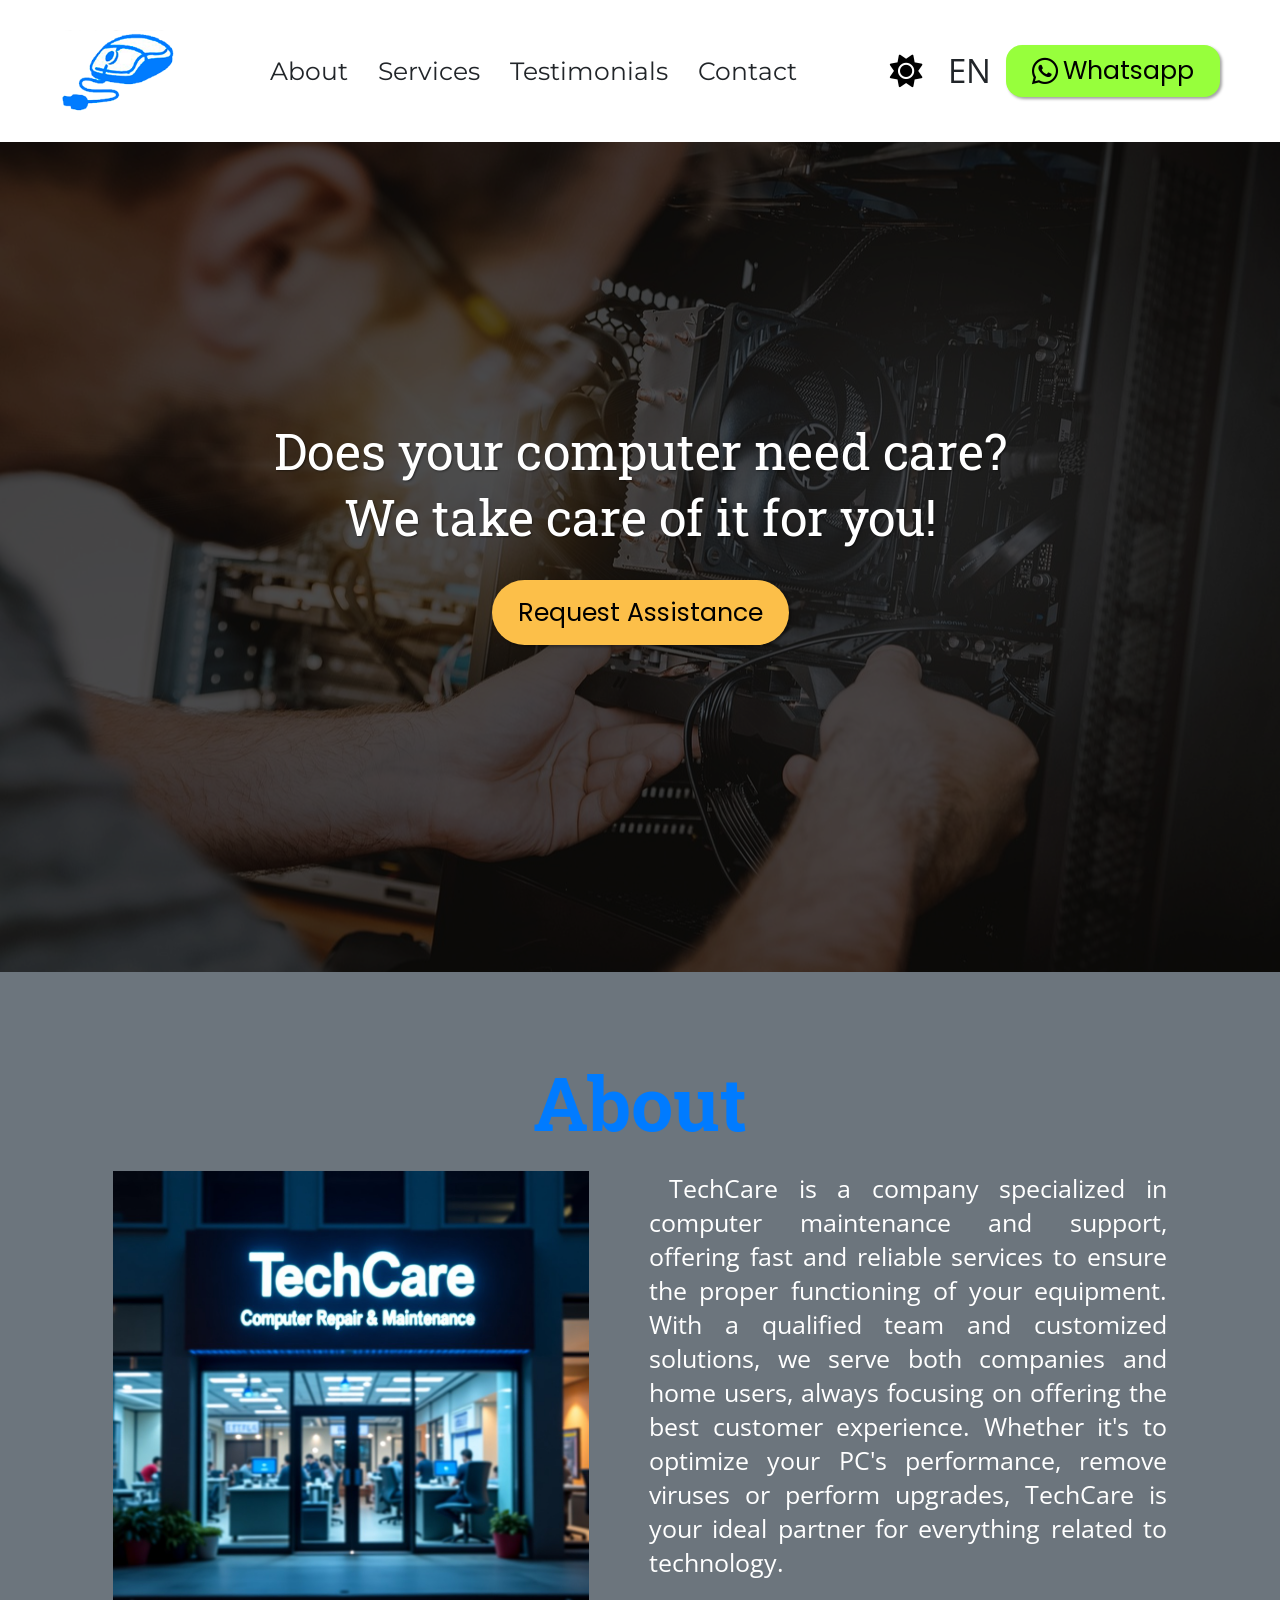
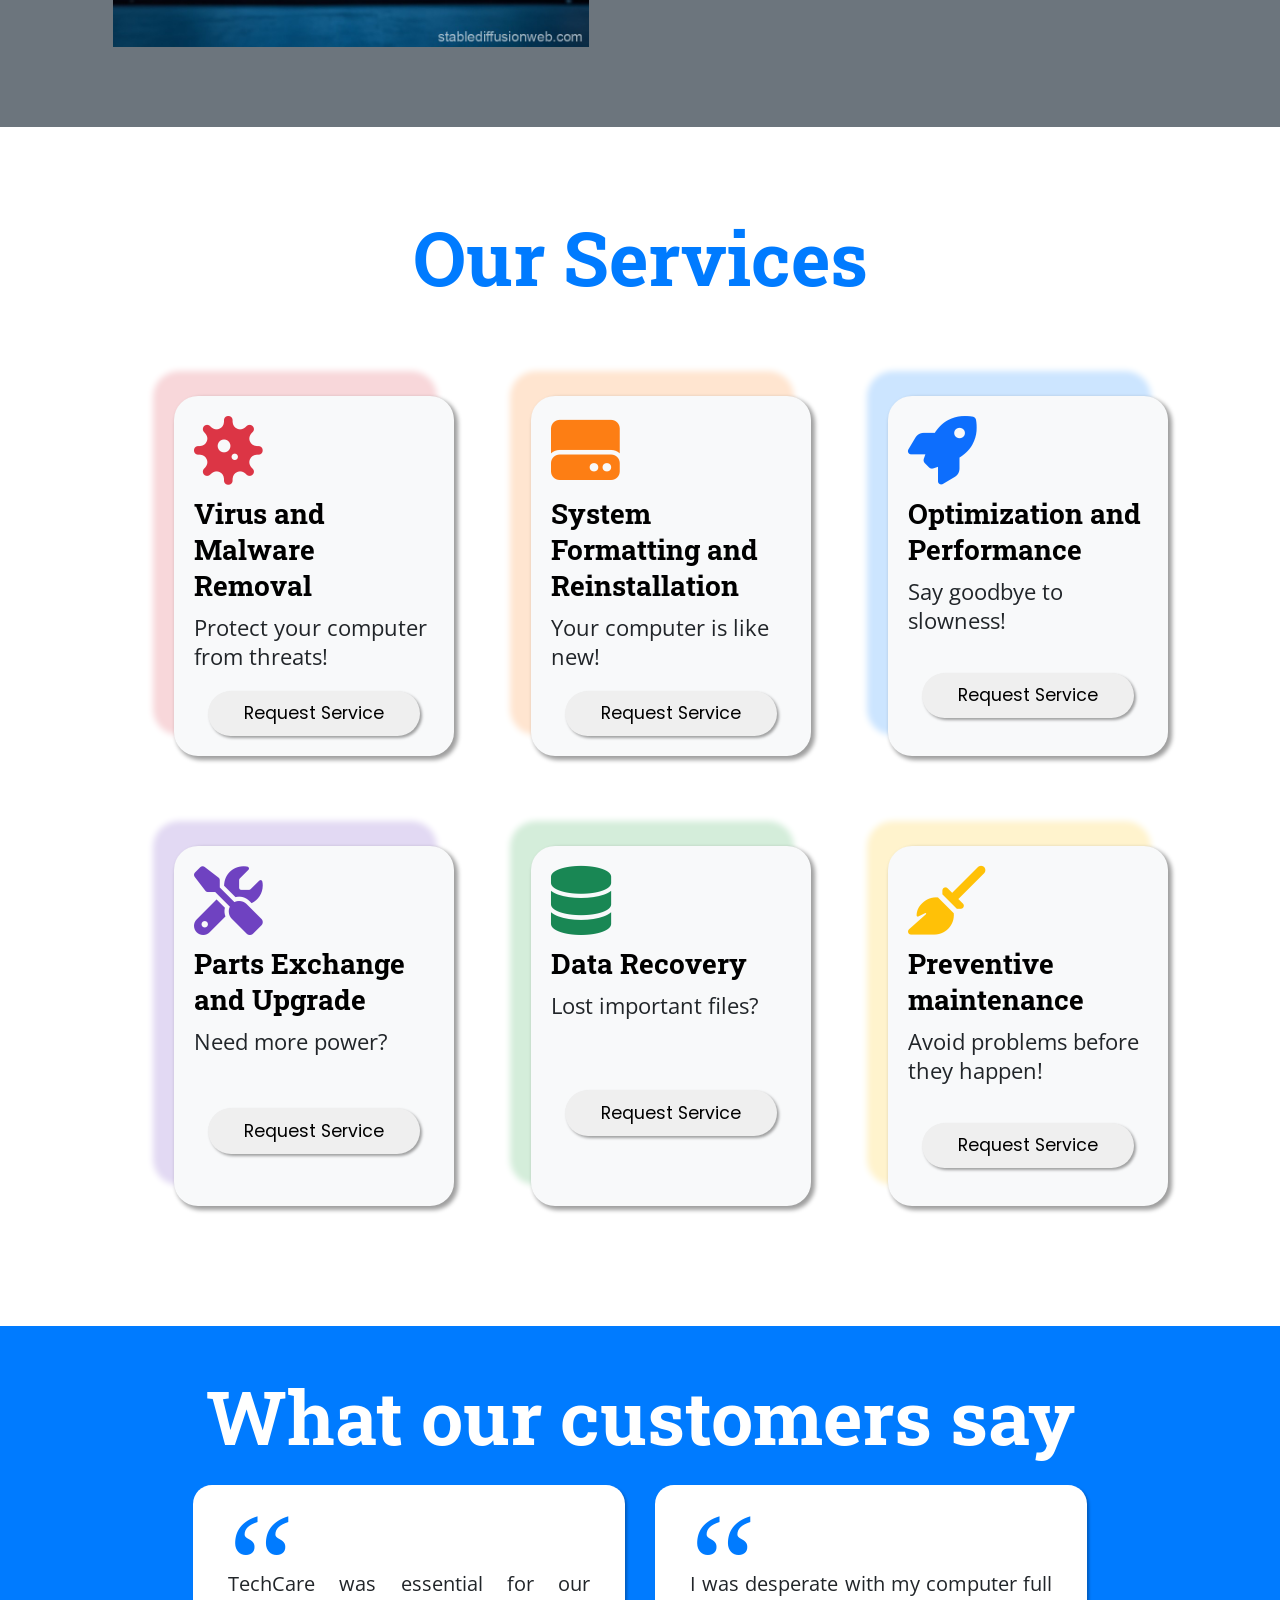
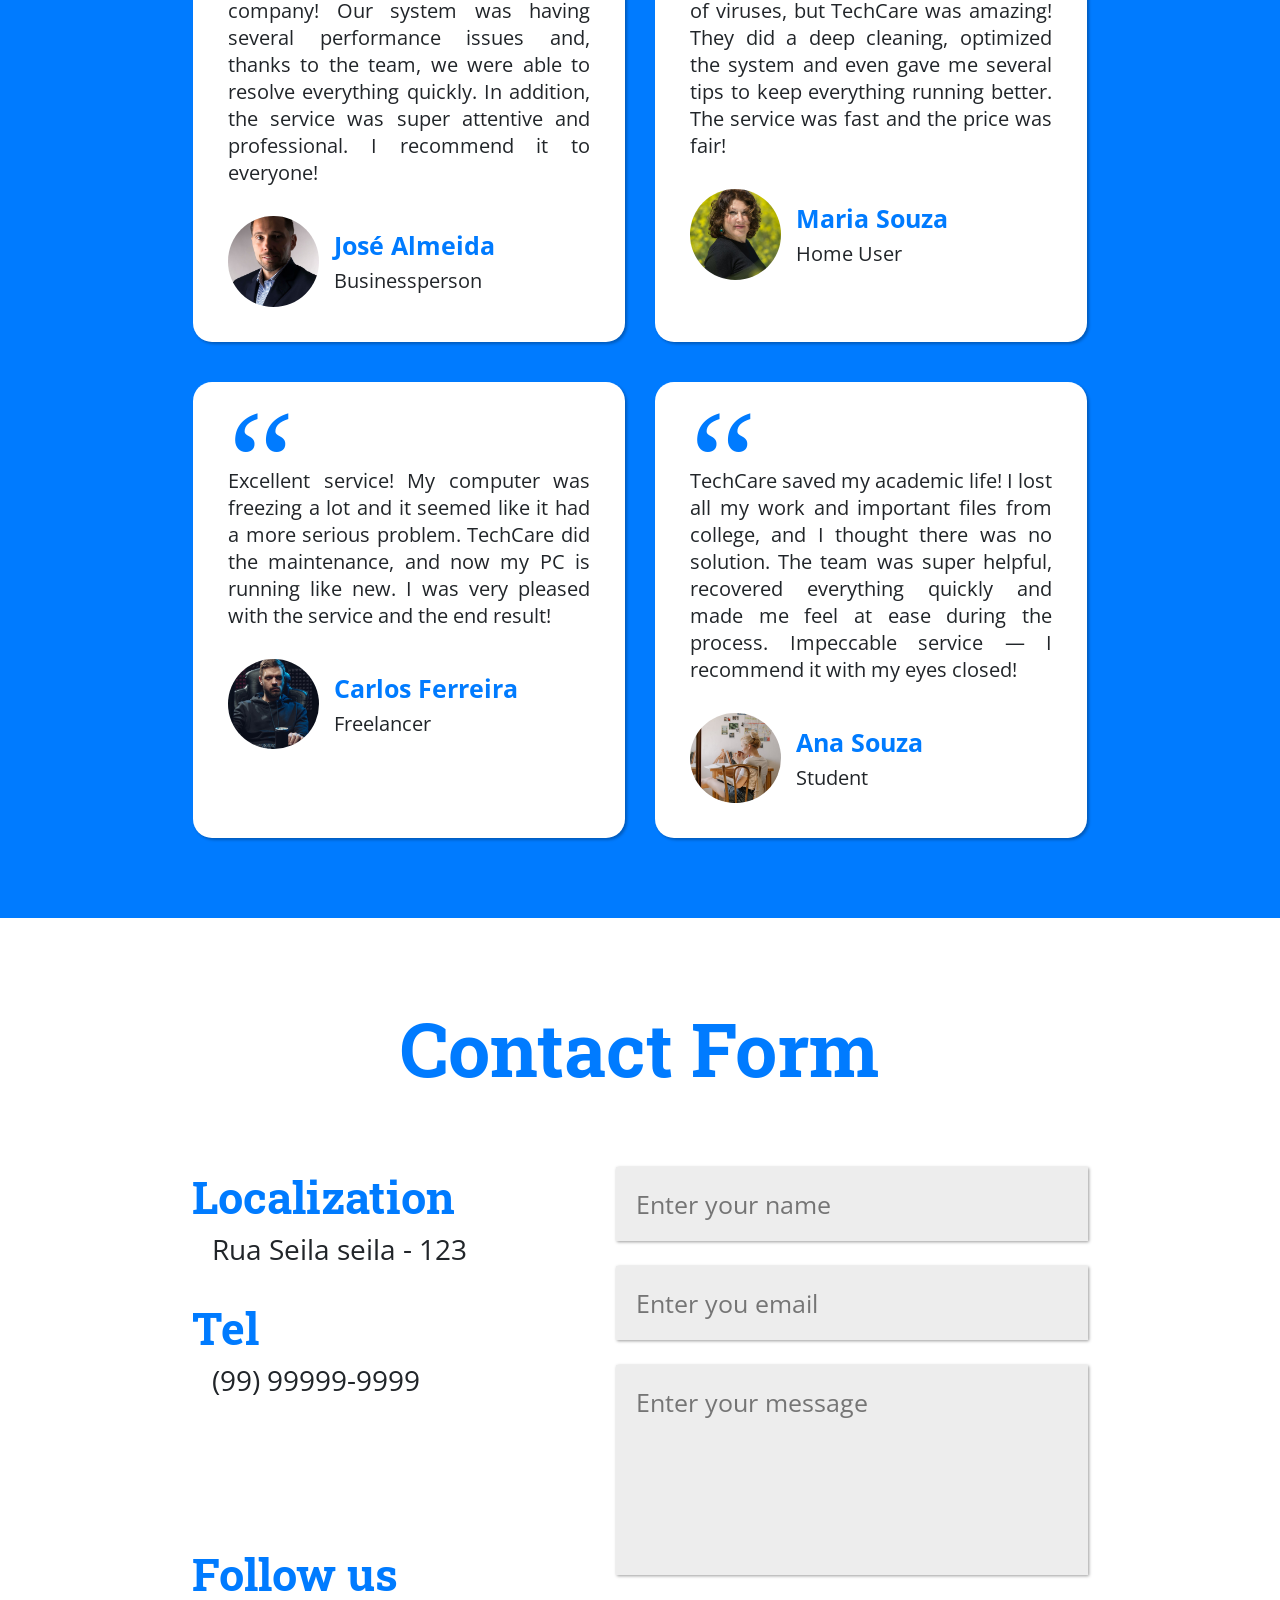
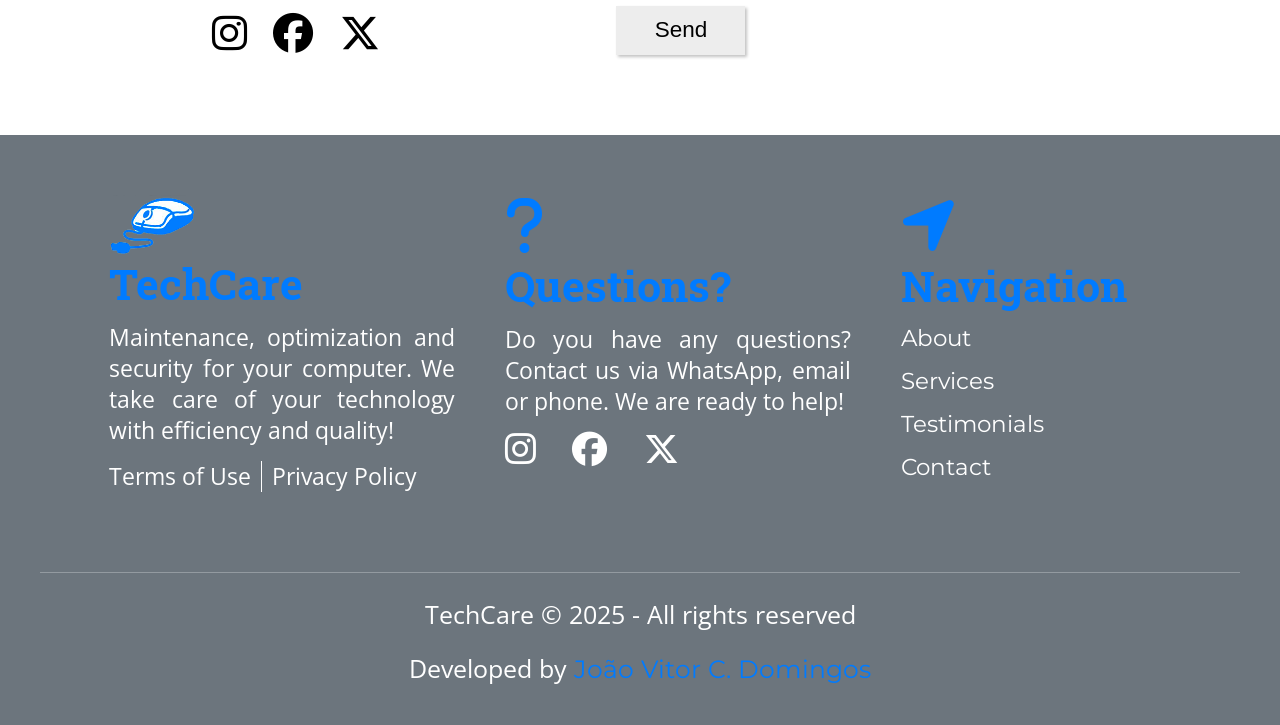
==== commit aeae9144: "Botão Whatsapp funcional Adicionado um número de telefone de teste no botão de whatsapp." ====
--- a/index.html
+++ b/index.html
@@ -48,10 +48,10 @@
                     </ul>
                 </nav>
                 <div class="menu_footer">
-                    <p class="btn btn_whats">
+                    <a class="btn btn_whats" href="https://wa.me/12025550143?text=Me%20por%20seus%20serviços" target="_blank" rel="noopener">
                         <i class="fa-brands fa-whatsapp"></i>
                         Whatsapp
-                    </p>
+                    </a>
                 </div>
             </div>
         </div>
@@ -75,10 +75,10 @@
                     <p class="language" data-language="pt-br">BR</p>
                     <p class="language" data-language="en">EN</p>
                 </span>
-                <p class="btn btn_whats">
+                <a class="btn btn_whats" href="https://wa.me/12025550143?text=Me%20por%20seus%20serviços" target="_blank" rel="noopener">
                     <i class="fa-brands fa-whatsapp"></i>
                     Whatsapp
-                </p>
+                </a>
             </div>
         </div>
     </header>
@@ -213,7 +213,8 @@
                 <!-- Configuração do FormSubmit -->
                 <input type="hidden" name="_subject" value="Entrando em contato">
                 <input type="hidden" name="_autoresponse" value="Recebemos sua mensagem! Em breve entramos em contato!">
-                
+                <input type="hidden" name="_next" id="inputConfirForm" value="">
+
             </form>
 
             <div class="contato_dados">
--- a/estilos/style.css
+++ b/estilos/style.css
@@ -68,7 +68,7 @@
 
 
 
-#menu_expandido :where(i, p, a) {
+#menu_expandido :where(i,  p, a) {
     color: white;
     transition: .4s;
 }
@@ -125,7 +125,7 @@
     justify-content: center;
 }
 
-#menu_expandido div.menu_footer p.btn_whats {
+#menu_expandido div.menu_footer .btn_whats {
     display: inline;
     font-size: 1.5rem;
 }
--- a/estilos/media_query.css
+++ b/estilos/media_query.css
@@ -262,6 +262,8 @@
         
         display: flex;
         align-items: center;
+
+        margin-left: 15px;
     }
 
     #menu div .btn_whats > i {
